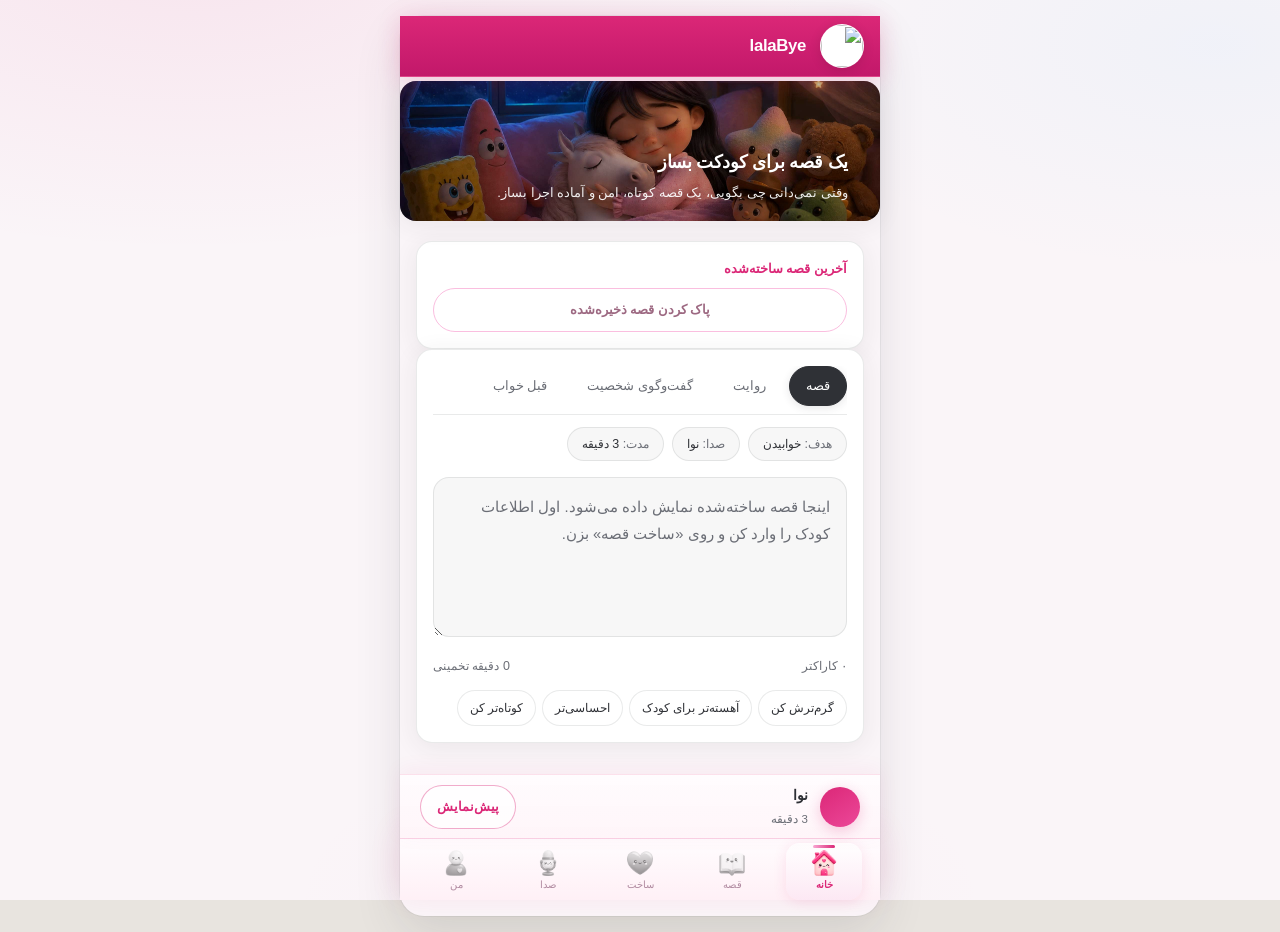
==== frontend/index.html @ 16f1674e "update images" ====
<!DOCTYPE html>
<html lang="fa" dir="rtl">
<head>
  <meta charset="UTF-8">
  <meta name="viewport" content="width=device-width, initial-scale=1.0, viewport-fit=cover">
  <meta name="mobile-web-app-capable" content="yes">
  <meta name="apple-mobile-web-app-capable" content="yes">
  <meta name="apple-mobile-web-app-status-bar-style" content="default">
  <meta name="description" content="lalaBye — ساخت قصه کوتاه و امن برای والدین">
  <meta name="theme-color" content="#FAF5F8">
  <title>lalaBye | Bedtime Stories</title>
  <link rel="icon" href="images/logo-loginpage.png" type="image/png">
  <link rel="stylesheet" href="css/fonts.css">
  <link rel="stylesheet" href="css/icons.css">
  <link rel="stylesheet" href="css/style.css">
  <script src="js/config.js"></script>
  <script src="js/voicePlayer.js"></script>
  <script src="js/auth.js"></script>
  <script>
    if (!window.StorytellingAuth.requireAuth()) { /* redirect */ }
  </script>
</head>
<body class="app-shell" data-mobile-tab="home">
  <div class="app-bg app-bg--headspace" aria-hidden="true"></div>

  <!-- Header -->
  <header class="header" id="app-header">
    <div class="header__inner container">
      <div class="header__brand">
        <div class="logo" aria-hidden="true">
          <img class="logo__img" src="images/logo-loginpage.png" alt="" width="44" height="44">
        </div>
        <div class="header__titles">
          <div class="header__title-row">
            <h1 class="header__title brand-name"><span class="brand-name__lala">lala</span><span class="brand-name__bye">Bye</span></h1>
            <span class="header__badge">Bedtime Stories</span>
          </div>
          <p class="header__subtitle">قصه بساز، بخوان</p>
        </div>
      </div>
      <div class="header__actions">
        <button type="button" class="btn btn--ghost btn--icon header__history-btn" id="btn-header-history" aria-label="تاریخچه">
          <span class="app-icon app-icon--md" data-icon="clock"></span>
        </button>
        <nav class="header__nav header__nav--desktop" aria-label="ناوبری اصلی">
          <button type="button" class="btn btn--ghost" id="btn-new-project">پروژه جدید</button>
          <button type="button" class="btn btn--ghost" id="btn-history">تاریخچه</button>
          <button type="button" class="btn btn--ghost" id="btn-settings">تنظیمات</button>
        </nav>
      </div>
    </div>
  </header>

  <!-- Story Hero -->
  <section class="story-hero container" id="story-hero" aria-label="تصویر قصه">
    <div class="story-hero__art" aria-hidden="true"></div>
    <div class="story-hero__content">
      <h2 class="story-hero__title" id="hero-title">یک قصه برای کودکت بساز</h2>
      <p class="story-hero__subtitle" id="hero-subtitle">وقتی نمی‌دانی چی بگویی، یک قصه کوتاه، امن و آماده اجرا بساز.</p>
    </div>
  </section>

  <main class="main container">
    <!-- Left Panel -->
    <aside class="panel panel--left" aria-label="تنظیمات قصه و کتابخانه صدا">
      <!-- Story Setup -->
      <section class="card glass card--story-setup" aria-labelledby="setup-heading">
        <div class="card__header">
          <h2 id="setup-heading" class="card__title">تنظیم قصه</h2>
          <p class="card__subtitle">وقتی نمی‌دانی چی بگویی، یک قصه کوتاه، امن و آماده اجرا بساز.</p>
        </div>
        <form class="story-form" id="story-form" novalidate>
          <div class="form-group">
            <label for="childName">نام کودک</label>
            <input type="text" id="childName" name="childName" placeholder="مثلاً ستاره" autocomplete="off">
          </div>
          <div class="form-row">
            <div class="form-group">
              <label for="age">سن کودک</label>
              <select id="age" name="age" required>
                <option value="">انتخاب کن</option>
                <option value="0">۰ سال</option>
                <option value="1">۱ سال</option>
                <option value="2">۲ سال</option>
                <option value="3">۳ سال</option>
                <option value="4" selected>۴ سال</option>
                <option value="5">۵ سال</option>
                <option value="6">۶ سال</option>
                <option value="7">۷ سال</option>
              </select>
            </div>
            <div class="form-group">
              <label for="durationMinutes">مدت قصه</label>
              <select id="durationMinutes" name="durationMinutes" required>
                <option value="2">۲ دقیقه</option>
                <option value="3" selected>۳ دقیقه</option>
                <option value="5">۵ دقیقه</option>
              </select>
            </div>
          </div>
          <div class="form-group">
            <label for="interest">علاقه کودک</label>
            <input type="text" id="interest" name="interest" placeholder="مثلاً دایناسور، ماشین، گربه، فضا" required>
          </div>
          <div class="form-group">
            <label for="goal">هدف قصه</label>
            <select id="goal" name="goal" required>
              <option value="sleep">خوابیدن</option>
              <option value="food">غذا خوردن</option>
              <option value="cleanup">جمع کردن اسباب‌بازی</option>
              <option value="calm">آرام شدن</option>
              <option value="waiting">سرگرمی هنگام انتظار</option>
              <option value="screen-free">کمتر کردن موبایل</option>
              <option value="brushing">مسواک</option>
              <option value="bath">حمام</option>
              <option value="dressing">لباس پوشیدن</option>
            </select>
          </div>
          <div class="goal-chips" id="goal-chips" aria-label="انتخاب سریع هدف"></div>
          <div class="form-group">
            <label for="mood">حال کودک</label>
            <select id="mood" name="mood" required>
              <option value="calm">آرام</option>
              <option value="angry">عصبانی</option>
              <option value="restless" selected>بی‌قرار</option>
              <option value="sleepy">خواب‌آلود</option>
              <option value="bored">بی‌حوصله</option>
              <option value="sad">ناراحت</option>
              <option value="excited">هیجان‌زده</option>
            </select>
          </div>
          <div class="form-group">
            <label for="extraContext">توضیح کوتاه برای بهتر شدن قصه</label>
            <textarea id="extraContext" name="extraContext" rows="3" placeholder="مثلاً امشب خیلی خسته است یا در ماشین بی‌قرار شده."></textarea>
          </div>
          <p class="safety-note">
            این ابزار جایگزین مشاوره تخصصی کودک، پزشکی یا روانشناسی نیست؛ فقط یک پیشنهاد عمومی و کم‌ریسک برای والد ارائه می‌دهد.
          </p>
          <label class="checkbox-label">
            <input type="checkbox" id="safety-checkbox" name="safety">
            <span>می‌دانم که این قصه فقط پیشنهاد عمومی است و جایگزین نظر متخصص نیست.</span>
          </label>
          <div class="form-error" id="form-error" hidden role="alert"></div>
        </form>
      </section>

      <!-- Voice Library -->
      <section class="card glass card--voice-lib" aria-labelledby="voice-lib-heading">
        <div class="card__header">
          <h2 id="voice-lib-heading" class="card__title">کتابخانه صدا</h2>
          <p class="card__subtitle" id="voice-lib-subtitle">در حال دریافت منبع صدا...</p>
        </div>
        <div class="voice-search-wrap">
          <input type="search" id="voice-search" class="voice-search" placeholder="جستجوی صدا..." aria-label="جستجوی صدا">
        </div>
        <div class="voice-library" id="voice-library" role="list"></div>
      </section>
    </aside>

    <!-- Center Panel -->
    <section class="panel panel--center" aria-label="ویرایشگر و نتیجه قصه">
      <div class="last-story-banner card glass" id="last-story-section" hidden>
        <span class="last-story-banner__label">آخرین قصه ساخته‌شده</span>
        <button type="button" class="btn btn--ghost btn--sm" id="btn-clear-saved">پاک کردن قصه ذخیره‌شده</button>
      </div>

      <div class="card glass center-card">
        <div class="mode-tabs" role="tablist" aria-label="حالت‌های قصه">
          <button type="button" class="mode-tab mode-tab--active" data-tab="story" role="tab">قصه</button>
          <button type="button" class="mode-tab" data-tab="narration" role="tab">روایت</button>
          <button type="button" class="mode-tab" data-tab="dialogue" role="tab">گفت‌وگوی شخصیت</button>
          <button type="button" class="mode-tab" data-tab="bedtime" role="tab">قبل خواب</button>
        </div>

        <div class="center-meta">
          <div class="meta-chip"><span class="meta-chip__label">هدف:</span> <span id="summary-goal">—</span></div>
          <div class="meta-chip"><span class="meta-chip__label">صدا:</span> <span id="summary-voice">—</span></div>
          <div class="meta-chip"><span class="meta-chip__label">مدت:</span> <span id="summary-duration">—</span></div>
        </div>

        <div id="center-empty">
          <div class="editor-wrap">
            <label for="story-preview" class="sr-only">پیش‌نمایش قصه</label>
            <textarea id="story-preview" class="story-preview" readonly placeholder="اینجا قصه ساخته‌شده نمایش داده می‌شود. اول اطلاعات کودک را وارد کن و روی «ساخت قصه» بزن."></textarea>
          </div>
          <div class="editor-stats">
            <span id="char-count">۰ کاراکتر</span>
            <span id="read-duration">۰ دقیقه تخمینی</span>
          </div>
          <div class="helper-chips" aria-label="پیشنهادهای ویرایش">
            <button type="button" class="helper-chip chip">گرم‌ترش کن</button>
            <button type="button" class="helper-chip chip">آهسته‌تر برای کودک</button>
            <button type="button" class="helper-chip chip">احساسی‌تر</button>
            <button type="button" class="helper-chip chip">کوتاه‌تر کن</button>
          </div>
        </div>

        <article class="story-result" id="story-result" hidden>
          <div class="story-cover card" id="story-cover">
            <div class="story-cover__art" aria-hidden="true"></div>
            <div class="story-cover__info">
              <span class="provider-badge" id="meta-provider">—</span>
              <h2 class="story-result__title" id="story-title">—</h2>
              <div class="story-meta">
                <span><strong>شناسه:</strong> <span id="meta-story-id">—</span></span>
                <span><strong>مدت:</strong> <span id="meta-duration">—</span></span>
                <span><strong>سن:</strong> <span id="meta-age">—</span></span>
              </div>
            </div>
          </div>

          <div class="story-section">
            <h3>جمله شروع برای والد</h3>
            <p id="story-parent-intro" class="story-block">—</p>
          </div>
          <div class="story-section story-section--highlight">
            <h3>متن قصه</h3>
            <p id="story-text" class="story-block story-block--main">—</p>
          </div>
          <div class="story-section" id="story-interactions-section" hidden>
            <h3>لحظه‌های تعاملی</h3>
            <ul id="story-interactions" class="story-list"></ul>
          </div>
          <div class="story-section">
            <h3>حرکت آرام‌سازی</h3>
            <p id="story-calming" class="story-block">—</p>
          </div>
          <div class="story-section">
            <h3>سؤال آخر</h3>
            <p id="story-question" class="story-block">—</p>
          </div>
          <div class="story-section story-section--safety">
            <h3>نکته ایمنی</h3>
            <p id="story-safety" class="story-block">—</p>
          </div>

          <div id="audio-player-wrap" class="audio-player-wrap" hidden></div>
        </article>
      </div>
    </section>

    <!-- Right Panel -->
    <aside class="panel panel--right" id="settings-panel" aria-label="تنظیمات صدا">
      <section class="card glass">
        <div class="card__header">
          <h2 class="card__title">تنظیمات صدا</h2>
          <p class="card__subtitle" id="voice-settings-subtitle">در حال دریافت منبع صدا...</p>
          <p class="voice-mode-status" id="voice-mode-status" hidden></p>
        </div>

        <div class="sliders">
          <div class="slider-group">
            <div class="slider-label">
              <label for="slider-speed">سرعت</label>
              <span class="slider-value" id="val-speed">0.85</span>
            </div>
            <input type="range" id="slider-speed" min="0.5" max="1.5" step="0.05" value="0.85">
          </div>
          <div class="slider-group">
            <div class="slider-label">
              <label for="slider-pitch">زیر و بمی</label>
              <span class="slider-value" id="val-pitch">0.90</span>
            </div>
            <input type="range" id="slider-pitch" min="0.5" max="1.5" step="0.05" value="0.9">
          </div>
          <div class="slider-group">
            <div class="slider-label">
              <label for="slider-emotion">احساس</label>
              <span class="slider-value" id="val-emotion">0.40</span>
            </div>
            <input type="range" id="slider-emotion" min="0" max="1" step="0.05" value="0.4">
          </div>
          <div class="slider-group">
            <div class="slider-label">
              <label for="slider-clarity">وضوح</label>
              <span class="slider-value" id="val-clarity">0.90</span>
            </div>
            <input type="range" id="slider-clarity" min="0.5" max="1.5" step="0.05" value="0.9">
          </div>
        </div>

        <div class="presets" aria-label="پیش‌تنظیم‌های صدا">
          <button type="button" class="preset-btn preset-btn--active" data-preset="calm">آرام</button>
          <button type="button" class="preset-btn" data-preset="dramatic">نمایشی</button>
          <button type="button" class="preset-btn" data-preset="playful">بازیگوش</button>
          <button type="button" class="preset-btn" data-preset="bedtime">قبل خواب</button>
        </div>

        <div class="advanced-section">
          <button type="button" class="advanced-toggle" id="advanced-toggle" aria-expanded="false" aria-controls="advanced-body">
            تنظیمات پیشرفته
            <span class="advanced-toggle__icon app-icon app-icon--sm" data-icon="chevronDown"></span>
          </button>
          <div class="advanced-body" id="advanced-body" hidden>
            <div class="slider-group">
              <div class="slider-label">
                <label for="adv-pauseBetweenSentences">مکث بین جمله‌ها</label>
                <span class="slider-value">ثانیه</span>
              </div>
              <input type="range" id="adv-pauseBetweenSentences" min="0" max="2" step="0.1" value="0.5">
            </div>
            <div class="slider-group">
              <div class="slider-label">
                <label for="adv-emphasisLevel">میزان تاکید</label>
              </div>
              <input type="range" id="adv-emphasisLevel" min="0" max="1" step="0.05" value="0.6">
            </div>
            <label class="toggle-label">
              <input type="checkbox" id="adv-backgroundAmbience">
              <span>صدای پس‌زمینه آرام</span>
            </label>
            <label class="toggle-label">
              <input type="checkbox" id="adv-autoNormalize" checked>
              <span>تنظیم خودکار بلندی صدا</span>
            </label>
          </div>
        </div>
      </section>

      <section class="card glass safety-card">
        <h3 class="card__title card__title--sm">ایمنی و حریم خصوصی</h3>
        <p>قصه‌ها برای لحظات روزمره والدین طراحی شده‌اند. اطلاعات کودک فقط برای ساخت همان قصه استفاده می‌شود.</p>
        <ul class="safety-list">
          <li>بدون تشخیص پزشکی یا روانشناسی</li>
          <li>محتوای مناسب سن ۰ تا ۷ سال</li>
          <li>قابل استفاده آفلاین پس از ساخت صوت</li>
        </ul>
      </section>
    </aside>

    <!-- Mobile Profile Tab -->
    <aside class="panel panel--profile" id="mobile-profile-panel" aria-label="پروفایل و تنظیمات">
      <section class="mobile-profile-hero card glass">
        <div class="mobile-profile-hero__avatars">
          <div class="mobile-profile-hero__child" id="mobile-profile-child" hidden>
            <span class="avatar-ring avatar-ring--sm">
              <img id="mobile-child-avatar-img" src="" alt="" class="avatar-ring__img child-avatar child-avatar--sm">
            </span>
          </div>
        </div>
        <div>
          <h2 class="mobile-profile-hero__name" id="mobile-profile-name">کودک</h2>
          <p class="mobile-profile-hero__tagline" id="mobile-profile-child-label">مدیریت قصه‌ها و حساب کاربری</p>
        </div>
      </section>

      <section class="card glass profile-avatar-card" id="profile-avatar-card" aria-label="آواتار فرزند">
        <h3 class="card__title card__title--sm">آواتار فرزند</h3>
        <p class="profile-avatar-card__hint">برای تغییر آواتار، یکی از گزینه‌ها را انتخاب کن.</p>
        <div class="gender-picker gender-picker--compact" role="radiogroup" aria-label="تغییر آواتار فرزند">
          <label class="gender-card gender-card--compact">
            <input type="radio" name="profileChildGender" value="boy">
            <span class="gender-card__inner">
              <span class="avatar-ring avatar-ring--sm">
                <img src="images/boy.png" alt="" class="avatar-ring__img" width="64" height="64">
              </span>
            </span>
          </label>
          <label class="gender-card gender-card--compact">
            <input type="radio" name="profileChildGender" value="girl">
            <span class="gender-card__inner">
              <span class="avatar-ring avatar-ring--sm">
                <img src="images/girl.png" alt="" class="avatar-ring__img" width="64" height="64">
              </span>
            </span>
          </label>
        </div>
      </section>

      <nav class="mobile-menu card glass" aria-label="منوی پروفایل">
        <button type="button" class="mobile-menu__item" id="mobile-btn-history">
          <span class="mobile-menu__icon app-icon app-icon--md" data-icon="history"></span>
          <span class="mobile-menu__label">تاریخچه قصه‌ها</span>
          <span class="mobile-menu__chevron app-icon app-icon--sm" data-icon="chevronLeft"></span>
        </button>
        <button type="button" class="mobile-menu__item" id="mobile-btn-new">
          <span class="mobile-menu__icon app-icon app-icon--md" data-icon="plus"></span>
          <span class="mobile-menu__label">پروژه جدید</span>
          <span class="mobile-menu__chevron app-icon app-icon--sm" data-icon="chevronLeft"></span>
        </button>
        <button type="button" class="mobile-menu__item" data-mobile-tab-link="voice">
          <span class="mobile-menu__icon app-icon app-icon--md" data-icon="mic"></span>
          <span class="mobile-menu__label">تنظیمات صدا</span>
          <span class="mobile-menu__chevron app-icon app-icon--sm" data-icon="chevronLeft"></span>
        </button>
        <button type="button" class="mobile-menu__item" data-mobile-tab-link="story">
          <span class="mobile-menu__icon app-icon app-icon--md" data-icon="book"></span>
          <span class="mobile-menu__label">ساخت قصه جدید</span>
          <span class="mobile-menu__chevron app-icon app-icon--sm" data-icon="chevronLeft"></span>
        </button>
        <button type="button" class="mobile-menu__item mobile-menu__item--danger" id="mobile-btn-logout">
          <span class="mobile-menu__icon app-icon app-icon--md" data-icon="logout"></span>
          <span class="mobile-menu__label">خروج از حساب</span>
          <span class="mobile-menu__chevron app-icon app-icon--sm" data-icon="chevronLeft"></span>
        </button>
      </nav>

      <section class="card glass safety-card">
        <h3 class="card__title card__title--sm">ایمنی و حریم خصوصی</h3>
        <p>قصه‌ها برای لحظات روزمره والدین طراحی شده‌اند. اطلاعات کودک فقط برای ساخت همان قصه استفاده می‌شود.</p>
        <ul class="safety-list">
          <li>بدون تشخیص پزشکی یا روانشناسی</li>
          <li>محتوای مناسب سن ۰ تا ۷ سال</li>
          <li>قابل استفاده آفلاین پس از ساخت صوت</li>
        </ul>
      </section>
    </aside>
  </main>

  <!-- Mobile Bottom Nav -->
  <nav class="bottom-nav" aria-label="ناوبری موبایل">
    <button type="button" class="bottom-nav__item bottom-nav__item--active" data-mobile-tab="home" aria-label="خانه">
      <span class="bottom-nav__icon">
        <img src="images/home.png" alt="" width="26" height="26" decoding="async">
      </span>
      <span class="bottom-nav__label">خانه</span>
    </button>
    <button type="button" class="bottom-nav__item" data-mobile-tab="story" aria-label="ساخت قصه">
      <span class="bottom-nav__icon">
        <img src="images/book.png" alt="" width="26" height="26" decoding="async">
      </span>
      <span class="bottom-nav__label">قصه</span>
    </button>
    <button type="button" class="bottom-nav__item" id="btn-nav-create" aria-label="ساخت">
      <span class="bottom-nav__icon">
        <img src="images/heart-plus.png" alt="" width="26" height="26" decoding="async">
      </span>
      <span class="bottom-nav__label">ساخت</span>
    </button>
    <button type="button" class="bottom-nav__item" data-mobile-tab="voice" aria-label="صداها">
      <span class="bottom-nav__icon">
        <img src="images/mic.png" alt="" width="26" height="26" decoding="async">
      </span>
      <span class="bottom-nav__label">صدا</span>
    </button>
    <button type="button" class="bottom-nav__item" data-mobile-tab="profile" aria-label="پروفایل">
      <span class="bottom-nav__icon">
        <img src="images/person.png" alt="" width="26" height="26" decoding="async">
      </span>
      <span class="bottom-nav__label">من</span>
    </button>
  </nav>

  <!-- Bottom Player -->
  <footer class="player-bar" id="player-bar">
    <div class="player-bar__inner container">
      <div class="player-bar__compact">
        <button type="button" class="player-bar__play" id="btn-mobile-play" aria-label="پخش">
          <span class="player-bar__play-icon app-icon app-icon--play" id="mobile-play-icon" data-icon="play"></span>
        </button>
        <div class="player-bar__meta">
          <strong id="player-voice-name-compact">راوی آرام</strong>
          <span class="player-duration" id="player-duration-compact">—</span>
        </div>
        <button type="button" class="btn btn--ghost btn--sm player-bar__preview-btn" id="btn-preview-compact" aria-label="پیش‌نمایش">پیش‌نمایش</button>
      </div>

      <div class="player-bar__desktop">
      <div class="player-info">
        <div class="player-voice">
          <span class="player-voice__label">صدای انتخاب‌شده</span>
          <strong id="player-voice-name">راوی آرام</strong>
        </div>
        <span class="player-duration" id="player-duration">—</span>
      </div>

      <div class="waveform" id="waveform" aria-hidden="true">
        <span></span><span></span><span></span><span></span><span></span>
        <span></span><span></span><span></span><span></span><span></span>
        <span></span><span></span><span></span><span></span><span></span>
        <span></span><span></span><span></span><span></span><span></span>
      </div>

      <div class="player-actions">
        <button type="button" class="btn btn--ghost btn--sm" id="btn-preview" aria-label="پیش‌نمایش صدا">پیش‌نمایش</button>
        <button type="button" class="btn btn--primary" id="btn-primary-action">
          <span id="btn-primary-label">ساخت قصه</span>
        </button>
        <button type="button" class="btn btn--ghost btn--sm" id="btn-regenerate-audio">ساخت دوباره صدا</button>
        <button type="button" class="btn btn--ghost btn--sm" id="btn-download" aria-label="دانلود فایل صوتی" hidden disabled>دانلود MP3</button>
      </div>
      </div>
    </div>
  </footer>

  <!-- History Drawer -->
  <div class="overlay" id="drawer-overlay" aria-hidden="true"></div>
  <aside class="drawer" id="history-drawer" aria-label="تاریخچه قصه‌ها" aria-hidden="true">
    <div class="drawer__header">
      <h2>تاریخچه قصه‌ها</h2>
      <button type="button" class="btn btn--ghost btn--icon" id="drawer-close" aria-label="بستن">
        <span class="app-icon app-icon--md" data-icon="close"></span>
      </button>
    </div>
    <div class="drawer__body">
      <p class="drawer-empty" id="history-empty">هنوز قصه‌ای ساخته نشده. اولین قصه را بساز تا اینجا نمایش داده شود.</p>
      <div class="history-list" id="history-list"></div>
    </div>
    <div class="drawer__footer">
      <button type="button" class="btn btn--danger btn--sm" id="btn-clear-history">پاک کردن تاریخچه</button>
    </div>
  </aside>

  <div class="toast-container" id="toast-container" aria-live="polite"></div>

  <script src="js/api.js"></script>
  <script src="js/icons.js"></script>
  <script src="js/app.js"></script>
</body>
</html>
---- frontend/css/style.css ----
/* ============================================
   lalaBye — Premium Bedtime Stories App
   ============================================ */

:root {
  /* Soft pink palette — light & vivid pink accents */
  --bg: #FAF5F8;
  --bg-soft: #FFF5F9;
  --surface: #FFFFFF;
  --surface-soft: #F7F2F5;
  --glass: rgba(255, 255, 255, 0.96);
  --glass-border: rgba(47, 49, 54, 0.1);
  --text: #2F3136;
  --muted: #6B6E76;
  --accent: #DB2777;
  --accent-2: #F9A8D4;
  --accent-dark: #FFFFFF;
  --accent-soft: #FFF0F6;
  --accent-glow: rgba(219, 39, 119, 0.22);
  --btn-primary: #2F3136;
  --btn-primary-hover: #1A1B1F;
  --btn-radius: 999px;
  --danger: #E5484D;
  --success: #30A46C;
  --radius-lg: 24px;
  --radius-md: 16px;
  --radius-sm: 12px;
  --shadow-soft: 0 4px 24px rgba(47, 49, 54, 0.08);
  --shadow-glow: 0 4px 20px rgba(219, 39, 119, 0.18);
  --header-h: 64px;
  --player-h: 80px;
  --bottom-nav-h: 64px;
  --transition: 0.25s cubic-bezier(0.4, 0, 0.2, 1);
  --font: Arad, sans-serif;
}

*, *::before, *::after {
  box-sizing: border-box;
  margin: 0;
  padding: 0;
}

html {
  scroll-behavior: smooth;
}

body {
  font-family: var(--font);
  background: var(--bg);
  color: var(--text);
  line-height: 1.65;
  min-height: 100vh;
  min-height: 100dvh;
  padding-bottom: calc(var(--player-h) + var(--bottom-nav-h) + 16px);
  overflow-x: hidden;
}

html.login-html {
  height: 100%;
  min-height: 100dvh;
  overflow-x: hidden;
  overflow-y: auto;
}

body.login-page {
  padding: 0;
  margin: 0;
  display: flex;
  flex-direction: column;
  align-items: center;
  justify-content: flex-start;
  min-height: 100dvh;
  height: auto;
  max-height: none;
  overflow-x: hidden;
  overflow-y: auto;
  overscroll-behavior-y: contain;
  -webkit-overflow-scrolling: touch;
  padding-top: max(12px, env(safe-area-inset-top));
  padding-bottom: max(20px, env(safe-area-inset-bottom));
  box-sizing: border-box;
}

body.drawer-open {
  overflow: hidden;
}

.app-bg {
  position: fixed;
  inset: 0;
  z-index: -1;
  background: var(--bg);
}

.app-bg--headspace {
  background:
    radial-gradient(ellipse 90% 60% at 15% -5%, rgba(219, 39, 119, 0.08), transparent 55%),
    radial-gradient(ellipse 70% 50% at 95% 5%, rgba(126, 200, 255, 0.08), transparent 50%),
    radial-gradient(ellipse 60% 40% at 50% 100%, rgba(249, 168, 212, 0.06), transparent 45%),
    var(--bg);
}

.stars {
  position: absolute;
  inset: 0;
  background-image:
    radial-gradient(1px 1px at 10% 15%, rgba(255,255,255,0.7), transparent),
    radial-gradient(1px 1px at 25% 8%, rgba(255,255,255,0.5), transparent),
    radial-gradient(1.5px 1.5px at 40% 22%, rgba(255,255,255,0.6), transparent),
    radial-gradient(1px 1px at 55% 12%, rgba(255,255,255,0.4), transparent),
    radial-gradient(1px 1px at 70% 18%, rgba(255,255,255,0.55), transparent),
    radial-gradient(1.5px 1.5px at 85% 10%, rgba(255,255,255,0.65), transparent),
    radial-gradient(1px 1px at 15% 35%, rgba(255,255,255,0.35), transparent),
    radial-gradient(1px 1px at 92% 40%, rgba(255,255,255,0.45), transparent);
  animation: twinkle 6s ease-in-out infinite alternate;
}

.clouds {
  position: absolute;
  bottom: 0;
  left: 0;
  right: 0;
  height: 120px;
  background:
    radial-gradient(ellipse 120px 40px at 15% 100%, rgba(61, 45, 107, 0.5), transparent),
    radial-gradient(ellipse 160px 50px at 45% 110%, rgba(42, 31, 78, 0.45), transparent),
    radial-gradient(ellipse 140px 45px at 75% 105%, rgba(61, 45, 107, 0.4), transparent);
  pointer-events: none;
}

@keyframes twinkle {
  0% { opacity: 0.7; }
  100% { opacity: 1; }
}

.container {
  width: 100%;
  max-width: 1280px;
  margin-inline: auto;
  padding-inline: 16px;
}

.sr-only {
  position: absolute;
  width: 1px;
  height: 1px;
  padding: 0;
  margin: -1px;
  overflow: hidden;
  clip: rect(0, 0, 0, 0);
  border: 0;
}

/* ---- Header ---- */
.header {
  position: sticky;
  top: 0;
  z-index: 100;
  height: var(--header-h);
  background: rgba(255, 255, 255, 0.92);
  backdrop-filter: blur(16px);
  -webkit-backdrop-filter: blur(16px);
  border-bottom: 1px solid var(--glass-border);
  box-shadow: 0 1px 0 rgba(45, 42, 38, 0.04);
}

.header__inner {
  display: flex;
  align-items: center;
  justify-content: space-between;
  height: 100%;
  gap: 16px;
}

.header__brand {
  display: flex;
  align-items: center;
  gap: 14px;
  min-width: 0;
}

.logo {
  flex-shrink: 0;
  width: 44px;
  height: 44px;
  border-radius: 50%;
  overflow: hidden;
  display: grid;
  place-items: center;
  background: #fff;
  border: 1.5px solid rgba(47, 49, 54, 0.08);
  box-shadow: var(--shadow-soft);
}

.logo__img {
  width: 100%;
  height: 100%;
  object-fit: cover;
  display: block;
}

.header__title-row {
  display: flex;
  align-items: center;
  gap: 10px;
  flex-wrap: wrap;
}

.header__title {
  font-size: 1.25rem;
  font-weight: 700;
  letter-spacing: -0.02em;
}

.header__badge {
  font-size: 0.65rem;
  text-transform: uppercase;
  letter-spacing: 0.08em;
  color: var(--accent);
  padding: 4px 10px;
  border-radius: 999px;
  border: none;
  background: rgba(255, 107, 44, 0.1);
  font-weight: 700;
}

.header__subtitle {
  font-size: 0.8rem;
  color: var(--muted);
  margin-top: 2px;
}

.header__nav {
  display: flex;
  gap: 6px;
  flex-shrink: 0;
}

/* ---- Main Layout ---- */
.main {
  display: grid;
  grid-template-columns: minmax(0, 280px) minmax(0, 1fr) minmax(0, 260px);
  gap: 20px;
  padding-top: 24px;
  padding-bottom: 24px;
  align-items: start;
}

.panel {
  display: flex;
  flex-direction: column;
  gap: 20px;
}

/* ---- Cards ---- */
.card {
  border-radius: var(--radius-lg);
  padding: 20px;
  border: 1px solid var(--glass-border);
}

.glass {
  background: var(--surface);
  box-shadow: var(--shadow-soft);
  border: 1px solid var(--glass-border);
}

.card__header {
  margin-bottom: 18px;
}

.card__title {
  font-size: 1.05rem;
  font-weight: 700;
  margin-bottom: 6px;
}

.card__title--sm {
  font-size: 0.95rem;
  margin-bottom: 10px;
}

.card__subtitle {
  font-size: 0.82rem;
  color: var(--muted);
  line-height: 1.5;
}

/* ---- Form ---- */
.story-form {
  display: flex;
  flex-direction: column;
  gap: 14px;
  scroll-margin-top: calc(var(--header-h) + 12px);
}

.form-row {
  display: grid;
  grid-template-columns: 1fr 1fr;
  gap: 12px;
}

.form-group {
  display: flex;
  flex-direction: column;
  gap: 6px;
}

.form-group label {
  font-size: 0.82rem;
  font-weight: 600;
  color: var(--muted);
}

.form-group input,
.form-group select,
.form-group textarea,
.voice-search {
  width: 100%;
  padding: 12px 14px;
  border-radius: var(--radius-md);
  border: 1px solid var(--glass-border);
  background: #FFFFFF;
  color: var(--text);
  font-family: inherit;
  font-size: 0.9rem;
  transition: border-color var(--transition), box-shadow var(--transition);
}

.form-group input:focus,
.form-group select:focus,
.form-group textarea:focus,
.voice-search:focus {
  outline: none;
  border-color: var(--accent);
  box-shadow: 0 0 0 3px var(--accent-glow);
}

.form-group select {
  -webkit-appearance: none;
  appearance: none;
  cursor: pointer;
  padding-inline-start: 14px;
  padding-inline-end: 42px;
  background-color: #FFFBFD;
  background-image: url("data:image/svg+xml,%3Csvg xmlns='http://www.w3.org/2000/svg' width='18' height='18' viewBox='0 0 24 24' fill='none' stroke='%23F472B6' stroke-width='2' stroke-linecap='round' stroke-linejoin='round'%3E%3Cpolyline points='6 9 12 15 18 9'/%3E%3C/svg%3E");
  background-repeat: no-repeat;
  background-position: left 14px center;
  background-size: 18px 18px;
  border: 1px solid rgba(219, 39, 119, 0.14);
  box-shadow: 0 1px 3px rgba(47, 49, 54, 0.04);
  transition:
    border-color var(--transition),
    box-shadow var(--transition),
    background-color var(--transition),
    transform 0.18s ease;
}

.form-group select:hover {
  border-color: rgba(219, 39, 119, 0.24);
  background-color: #FFF5F9;
  box-shadow: 0 2px 10px rgba(219, 39, 119, 0.07);
}

.form-group select:focus {
  background-color: #FFFFFF;
  border-color: rgba(219, 39, 119, 0.32);
  box-shadow:
    0 0 0 4px rgba(252, 231, 243, 0.9),
    0 2px 12px rgba(219, 39, 119, 0.08);
}

.form-group select:active {
  transform: scale(0.992);
}

.form-group select option {
  background: #FFFFFF;
  color: var(--text);
  padding: 10px 12px;
}

.form-group select option:checked {
  background: linear-gradient(0deg, #FFF0F6, #FFF0F6);
  color: var(--accent);
}

.form-group textarea {
  resize: vertical;
  min-height: 72px;
}

.safety-note {
  font-size: 0.78rem;
  color: var(--muted);
  padding: 12px 14px;
  border-radius: var(--radius-md);
  background: #FFF0F6;
  border: 1px solid rgba(255, 107, 44, 0.12);
  line-height: 1.55;
}

.checkbox-label {
  display: flex;
  align-items: flex-start;
  gap: 10px;
  font-size: 0.82rem;
  cursor: pointer;
  line-height: 1.5;
}

.checkbox-label input {
  margin-top: 4px;
  accent-color: var(--accent);
  width: 16px;
  height: 16px;
  flex-shrink: 0;
}

.form-error {
  padding: 10px 12px;
  border-radius: var(--radius-sm);
  background: #FEECEE;
  border: 1px solid rgba(229, 72, 77, 0.2);
  color: #C62D32;
  font-size: 0.85rem;
}

/* ---- Chips ---- */
.goal-chips,
.helper-chips {
  display: flex;
  flex-wrap: wrap;
  gap: 8px;
}

.chip {
  padding: 6px 14px;
  border-radius: 999px;
  border: 1px solid var(--glass-border);
  background: var(--glass);
  color: var(--text);
  font-family: inherit;
  font-size: 0.8rem;
  cursor: pointer;
  transition: all var(--transition);
}

.chip:hover {
  border-color: var(--btn-primary);
  background: var(--surface-soft);
}

.chip--active {
  border-color: var(--btn-primary);
  background: var(--btn-primary);
  color: #fff;
  box-shadow: 0 2px 8px rgba(47, 49, 54, 0.12);
}

.chip--pulse {
  animation: chipPulse 0.6s ease;
}

@keyframes chipPulse {
  0%, 100% { transform: scale(1); }
  50% { transform: scale(1.05); }
}

/* ---- Voice Library ---- */
.voice-search-wrap {
  margin-bottom: 14px;
}

.voice-library {
  display: flex;
  flex-direction: column;
  gap: 10px;
  max-height: 420px;
  overflow-y: auto;
  padding-inline-end: 4px;
  scroll-margin-top: calc(var(--header-h) + 12px);
}

.voice-library::-webkit-scrollbar {
  width: 4px;
}

.voice-library::-webkit-scrollbar-thumb {
  background: var(--glass-border);
  border-radius: 4px;
}

.voice-card {
  display: flex;
  align-items: flex-start;
  gap: 12px;
  padding: 14px;
  border-radius: var(--radius-md);
  border: 1px solid var(--glass-border);
  background: #FFFFFF;
  cursor: pointer;
  transition: all var(--transition);
  position: relative;
}

.voice-card:hover {
  border-color: var(--glass-border);
  transform: translateY(-1px);
}

.voice-card--selected {
  border-color: var(--accent);
  background: #FFF0F6;
  box-shadow: 0 4px 20px rgba(255, 107, 44, 0.12);
}

.voice-card--selected::before {
  content: "";
  position: absolute;
  inset-inline-start: 0;
  top: 12px;
  bottom: 12px;
  width: 3px;
  border-radius: 0 4px 4px 0;
  background: linear-gradient(180deg, var(--accent), var(--accent-2));
}

.voice-card__avatar {
  width: 40px;
  height: 40px;
  border-radius: 50%;
  flex-shrink: 0;
  display: grid;
  place-items: center;
  font-weight: 700;
  font-size: 0.9rem;
  background: hsl(var(--avatar-hue, 200), 45%, 35%);
  color: #fff;
  border: 2px solid hsl(var(--avatar-hue, 200), 50%, 42%);
  box-shadow: 0 0 0 1px rgba(255, 255, 255, 0.65);
}

.voice-card__body {
  flex: 1;
  min-width: 0;
}

.voice-card__header {
  display: flex;
  align-items: baseline;
  gap: 8px;
  flex-wrap: wrap;
}

.voice-card__name {
  font-size: 0.88rem;
  font-weight: 700;
}

.voice-card__en {
  font-size: 0.68rem;
  color: var(--muted);
  text-transform: uppercase;
  letter-spacing: 0.04em;
}

.voice-card__tags {
  display: flex;
  flex-wrap: wrap;
  gap: 4px;
  margin: 6px 0;
}

.tag {
  font-size: 0.62rem;
  padding: 2px 6px;
  border-radius: 4px;
  background: var(--glass);
  color: var(--muted);
  border: 1px solid var(--glass-border);
}

.voice-card__desc {
  font-size: 0.75rem;
  color: var(--muted);
  line-height: 1.45;
}

.voice-card .voice-card__preview.btn.btn--icon.btn--sm,
body.app-shell .voice-card .voice-card__preview.btn.btn--icon.btn--sm {
  flex: 0 0 36px;
  flex-shrink: 0;
  align-self: center;
  width: 36px;
  height: 36px;
  min-width: 36px;
  min-height: 36px;
  max-width: 36px;
  max-height: 36px;
  padding: 0;
  aspect-ratio: 1;
  border-radius: 50%;
  border: 2px solid var(--accent);
  background: #fff;
  color: var(--accent);
  box-shadow: none;
  box-sizing: border-box;
  line-height: 0;
}

.voice-card .voice-card__preview.btn.btn--icon.btn--sm:hover:not(:disabled),
.voice-card .voice-card__preview.btn.btn--ghost.btn--icon.btn--sm:hover:not(:disabled),
body.app-shell .voice-card .voice-card__preview.btn.btn--icon.btn--sm:hover:not(:disabled),
body.app-shell .voice-card .voice-card__preview.btn.btn--ghost.btn--icon.btn--sm:hover:not(:disabled) {
  color: var(--accent-2);
  border-color: var(--accent);
  background: #fff;
  transform: none;
}

.voice-card .voice-card__preview--active.btn.btn--icon.btn--sm,
body.app-shell .voice-card .voice-card__preview--active.btn.btn--icon.btn--sm {
  color: var(--accent);
  border-color: var(--accent);
  background: #fff;
  transform: scale(1.05);
}

/* ---- Center Panel ---- */
.last-story-banner {
  display: flex;
  align-items: center;
  justify-content: space-between;
  gap: 12px;
  padding: 12px 16px;
}

.last-story-banner__label {
  font-size: 0.82rem;
  color: var(--accent);
  font-weight: 600;
}

#btn-clear-saved {
  border-color: rgba(249, 168, 212, 0.75);
  color: #9D6982;
}

#btn-clear-saved:hover:not(:disabled) {
  border-color: rgba(219, 39, 119, 0.45);
  color: var(--accent);
  background: rgba(252, 231, 243, 0.45);
}

.center-card {
  min-height: 480px;
}

.mode-tabs {
  display: flex;
  gap: 6px;
  flex-wrap: wrap;
  margin-bottom: 16px;
  padding-bottom: 14px;
  border-bottom: 1px solid var(--glass-border);
}

.mode-tab {
  padding: 8px 16px;
  border-radius: var(--btn-radius);
  border: 1.5px solid transparent;
  background: transparent;
  color: var(--muted);
  font-family: inherit;
  font-size: 0.82rem;
  font-weight: 500;
  cursor: pointer;
  transition: all var(--transition);
}

.mode-tab:hover {
  color: var(--text);
  background: var(--surface-soft);
}

.mode-tab--active {
  color: #fff;
  background: var(--btn-primary);
  border-color: var(--btn-primary);
  box-shadow: 0 2px 8px rgba(47, 49, 54, 0.12);
}

.center-meta {
  display: flex;
  flex-wrap: wrap;
  gap: 8px;
  margin-bottom: 16px;
}

.meta-chip {
  font-size: 0.78rem;
  padding: 6px 14px;
  border-radius: 999px;
  background: #F7F7F7;
  border: 1px solid var(--glass-border);
  color: var(--text);
}

.meta-chip__label {
  color: var(--muted);
}

.editor-wrap {
  margin-bottom: 10px;
}

.story-preview {
  width: 100%;
  min-height: 220px;
  padding: 16px;
  border-radius: var(--radius-md);
  border: 1px solid var(--glass-border);
  background: #F7F7F7;
  color: var(--text);
  font-family: inherit;
  font-size: 0.95rem;
  line-height: 1.8;
  resize: vertical;
}

.story-preview::placeholder {
  color: var(--muted);
}

.editor-stats {
  display: flex;
  justify-content: space-between;
  font-size: 0.78rem;
  color: var(--muted);
  margin-bottom: 14px;
}

.helper-chips {
  margin-top: 8px;
}

/* ---- Story Result ---- */
.story-result__header {
  margin-bottom: 20px;
  padding-bottom: 16px;
  border-bottom: 1px solid var(--glass-border);
}

.provider-badge {
  display: inline-block;
  font-size: 0.7rem;
  padding: 4px 12px;
  border-radius: 999px;
  background: rgba(48, 164, 108, 0.12);
  color: var(--success);
  border: none;
  font-weight: 600;
  margin-bottom: 8px;
}

.story-result__title {
  font-size: 1.35rem;
  font-weight: 800;
  margin-bottom: 10px;
  color: var(--text);
  letter-spacing: -0.02em;
}

.story-meta {
  display: flex;
  flex-wrap: wrap;
  gap: 14px;
  font-size: 0.78rem;
  color: var(--muted);
}

.story-meta strong {
  color: var(--text);
  font-weight: 600;
}

.story-section {
  margin-bottom: 18px;
}

.story-section h3 {
  font-size: 0.82rem;
  font-weight: 700;
  color: var(--accent);
  margin-bottom: 8px;
  text-transform: none;
}

.story-section--highlight {
  padding: 16px;
  border-radius: var(--radius-md);
  background: #FFF0F6;
  border: 1px solid rgba(255, 107, 44, 0.1);
}

.story-section--safety {
  padding: 12px;
  border-radius: var(--radius-sm);
  background: #EDFDF4;
  border: 1px solid rgba(48, 164, 108, 0.15);
}

.story-block {
  font-size: 0.92rem;
  line-height: 1.85;
  color: var(--text);
}

.story-block--main {
  font-size: 1rem;
}

.story-list {
  list-style: none;
  display: flex;
  flex-direction: column;
  gap: 8px;
}

.story-list li {
  padding: 8px 12px;
  border-radius: var(--radius-sm);
  background: #F7F7F7;
  font-size: 0.88rem;
  position: relative;
  padding-inline-start: 24px;
}

.story-list li::before {
  content: "✦";
  position: absolute;
  inset-inline-start: 10px;
  color: var(--accent-2);
  font-size: 0.7rem;
}

.audio-player-wrap {
  margin-top: 20px;
}

.audio-player-card {
  padding: 18px 16px;
  border-radius: var(--radius-lg);
  background: linear-gradient(165deg, #FFFBFD 0%, #FFF5F9 45%, #FCE7F3 100%);
  border: 1px solid rgba(219, 39, 119, 0.12);
  box-shadow: 0 10px 32px rgba(219, 39, 119, 0.07);
}

.audio-player-card__title {
  margin: 0 0 12px;
  font-size: 0.9rem;
  font-weight: 700;
  color: var(--accent);
  letter-spacing: -0.01em;
}

.audio-download-bar {
  display: flex;
  flex-wrap: wrap;
  align-items: center;
  justify-content: space-between;
  gap: 12px;
  margin-top: 14px;
  padding: 14px 16px;
  border-radius: calc(var(--radius-md) + 2px);
  background: rgba(255, 255, 255, 0.62);
  border: 1px solid rgba(219, 39, 119, 0.14);
  box-shadow: inset 0 1px 0 rgba(255, 255, 255, 0.85);
  backdrop-filter: blur(6px);
}

.audio-download-bar__label {
  flex: 1;
  min-width: 180px;
  font-size: 0.82rem;
  color: #9D6982;
  line-height: 1.6;
}

.audio-download-bar .btn {
  display: inline-flex;
  align-items: center;
  gap: 6px;
  background: linear-gradient(135deg, var(--accent), #EC4899);
  border-color: transparent;
  color: #fff;
  border-radius: 999px;
  box-shadow: 0 4px 16px rgba(219, 39, 119, 0.22);
  font-weight: 600;
}

.audio-download-bar .btn:hover:not(:disabled) {
  background: linear-gradient(135deg, #BE185D, var(--accent));
  border-color: transparent;
  box-shadow: 0 6px 20px rgba(219, 39, 119, 0.28);
}

.native-audio {
  width: 100%;
  height: 46px;
  border-radius: 999px;
  background: rgba(255, 255, 255, 0.78);
  border: 1px solid rgba(219, 39, 119, 0.1);
  box-shadow: inset 0 1px 3px rgba(219, 39, 119, 0.05);
}

.native-audio::-webkit-media-controls-panel {
  background: transparent;
}

.sample-audio-player {
  display: flex;
  flex-wrap: wrap;
  align-items: center;
  justify-content: space-between;
  gap: 12px;
  padding: 14px 16px;
  border-radius: var(--radius-lg);
  background: linear-gradient(165deg, #FFFBFD 0%, #FFF0F6 100%);
  border: 1px solid rgba(219, 39, 119, 0.14);
  box-shadow: 0 8px 24px rgba(219, 39, 119, 0.06);
}

.sample-audio-player__label {
  flex: 1;
  min-width: 200px;
  font-size: 0.82rem;
  color: var(--muted);
  line-height: 1.55;
}

/* ---- Sliders ---- */
.sliders {
  display: flex;
  flex-direction: column;
  gap: 18px;
  margin-bottom: 18px;
}

.slider-group {
  display: flex;
  flex-direction: column;
  gap: 8px;
}

.slider-label {
  display: flex;
  justify-content: space-between;
  align-items: center;
  font-size: 0.82rem;
}

.slider-label label {
  font-weight: 600;
  color: var(--muted);
}

.slider-value {
  font-variant-numeric: tabular-nums;
  color: var(--accent);
  font-size: 0.78rem;
}

input[type="range"] {
  -webkit-appearance: none;
  appearance: none;
  width: 100%;
  height: 6px;
  border-radius: 999px;
  background: #E8E8E8;
  outline: none;
  cursor: pointer;
}

input[type="range"]::-webkit-slider-thumb {
  -webkit-appearance: none;
  width: 18px;
  height: 18px;
  border-radius: 50%;
  background: linear-gradient(135deg, var(--accent), var(--accent-2));
  box-shadow: 0 2px 8px var(--accent-glow);
  transition: transform var(--transition);
}

input[type="range"]::-webkit-slider-thumb:hover {
  transform: scale(1.15);
}

input[type="range"]::-moz-range-thumb {
  width: 18px;
  height: 18px;
  border: none;
  border-radius: 50%;
  background: linear-gradient(135deg, var(--accent), var(--accent-2));
  box-shadow: 0 2px 8px var(--accent-glow);
}

input[type="range"]:focus-visible {
  box-shadow: 0 0 0 3px var(--accent-glow);
}

.presets {
  display: flex;
  flex-wrap: wrap;
  gap: 8px;
  margin-bottom: 16px;
}

.preset-btn {
  padding: 8px 14px;
  border-radius: 999px;
  border: 1px solid var(--glass-border);
  background: #fff;
  color: var(--text);
  font-family: inherit;
  font-size: 0.8rem;
  cursor: pointer;
  transition: all var(--transition);
}

.preset-btn:hover {
  border-color: var(--accent-2);
}

.preset-btn--active {
  border-color: var(--accent);
  background: var(--accent);
  color: #fff;
}

.advanced-section {
  border-top: 1px solid var(--glass-border);
  padding-top: 14px;
}

.advanced-toggle {
  width: 100%;
  display: flex;
  align-items: center;
  justify-content: space-between;
  padding: 10px 0;
  background: none;
  border: none;
  color: var(--muted);
  font-family: inherit;
  font-size: 0.85rem;
  cursor: pointer;
  transition: color var(--transition);
}

.advanced-toggle:hover {
  color: var(--text);
}

.advanced-toggle__icon {
  flex-shrink: 0;
}

.advanced-toggle[aria-expanded="true"] .advanced-toggle__icon {
  transform: none;
}

.advanced-body {
  display: flex;
  flex-direction: column;
  gap: 14px;
  padding-top: 10px;
}

.toggle-label {
  display: flex;
  align-items: center;
  gap: 10px;
  font-size: 0.82rem;
  cursor: pointer;
}

.toggle-label input {
  accent-color: var(--accent);
  width: 16px;
  height: 16px;
}

.voice-mode-status {
  font-size: 0.75rem;
  color: var(--success);
  margin-top: 6px;
}

.safety-card p {
  font-size: 0.82rem;
  color: var(--muted);
  margin-bottom: 12px;
}

.safety-list {
  list-style: none;
  font-size: 0.78rem;
  color: var(--muted);
}

.safety-list li {
  padding: 6px 0;
  padding-inline-start: 16px;
  position: relative;
}

.safety-list li::before {
  content: "•";
  position: absolute;
  inset-inline-start: 0;
  color: var(--accent);
}

/* ---- Buttons ---- */
.btn {
  display: inline-flex;
  align-items: center;
  justify-content: center;
  gap: 6px;
  padding: 12px 24px;
  border-radius: var(--btn-radius);
  border: 1.5px solid transparent;
  font-family: inherit;
  font-size: 0.875rem;
  font-weight: 600;
  cursor: pointer;
  transition: background 0.2s ease, color 0.2s ease, border-color 0.2s ease, box-shadow 0.2s ease, transform 0.15s ease;
  white-space: nowrap;
  min-height: 44px;
}

.btn:active:not(:disabled) {
  transform: scale(0.98);
}

.btn:disabled {
  opacity: 0.45;
  cursor: not-allowed;
}

.btn:focus-visible {
  outline: 2px solid var(--accent);
  outline-offset: 2px;
}

.btn--primary {
  background: var(--btn-primary);
  color: #fff;
  border-color: var(--btn-primary);
  box-shadow: 0 2px 8px rgba(47, 49, 54, 0.12);
  font-weight: 600;
}

.btn--primary:hover:not(:disabled) {
  background: var(--btn-primary-hover);
  border-color: var(--btn-primary-hover);
  box-shadow: 0 4px 16px rgba(47, 49, 54, 0.18);
  transform: none;
  filter: none;
}

.btn--primary.btn--loading {
  animation: btnPulse 1.5s ease infinite;
}

@keyframes btnPulse {
  0%, 100% { opacity: 1; }
  50% { opacity: 0.75; }
}

.btn--secondary {
  background: #fff;
  border-color: var(--glass-border);
  color: var(--text);
}

.btn--secondary:hover:not(:disabled) {
  border-color: var(--text);
  background: var(--surface-soft);
}

.btn--ghost {
  background: transparent;
  border-color: var(--glass-border);
  color: var(--muted);
}

.btn--ghost:hover:not(:disabled) {
  color: var(--text);
  border-color: rgba(47, 49, 54, 0.2);
  background: var(--surface-soft);
}

.btn--danger {
  background: #FEECEE;
  border-color: rgba(229, 72, 77, 0.2);
  color: #C62D32;
}

.btn--sm {
  padding: 8px 16px;
  font-size: 0.8rem;
  min-height: 36px;
}

.btn--icon {
  padding: 8px;
  min-width: 36px;
}

/* ---- Player Bar ---- */
.player-bar {
  position: fixed;
  bottom: 0;
  inset-inline: 0;
  z-index: 90;
  height: var(--player-h);
  background: rgba(255, 255, 255, 0.96);
  backdrop-filter: blur(20px);
  -webkit-backdrop-filter: blur(20px);
  border-top: 1px solid var(--glass-border);
  box-shadow: 0 -4px 24px rgba(45, 42, 38, 0.06);
}

.player-bar__inner {
  display: flex;
  align-items: center;
  gap: 20px;
  height: 100%;
}

.player-info {
  display: flex;
  flex-direction: column;
  gap: 2px;
  min-width: 120px;
  flex-shrink: 0;
}

.player-voice__label {
  font-size: 0.68rem;
  color: var(--muted);
  text-transform: uppercase;
  letter-spacing: 0.05em;
}

.player-voice strong {
  font-size: 0.9rem;
  color: var(--accent);
}

.player-duration {
  font-size: 0.75rem;
  color: var(--muted);
}

.player-bar__preview-btn,
.player-actions #btn-preview {
  border-color: rgba(219, 39, 119, 0.38);
  color: var(--accent);
  background: rgba(255, 255, 255, 0.75);
}

.player-bar__preview-btn:hover:not(:disabled),
.player-actions #btn-preview:hover:not(:disabled) {
  border-color: var(--accent);
  color: #BE185D;
  background: rgba(252, 231, 243, 0.65);
}

/* Waveform */
.waveform {
  flex: 1;
  display: flex;
  align-items: center;
  justify-content: center;
  gap: 3px;
  height: 40px;
  min-width: 0;
  overflow: hidden;
}

.waveform span {
  display: block;
  width: 3px;
  height: 8px;
  border-radius: 2px;
  background: linear-gradient(180deg, var(--accent), var(--accent-2));
  opacity: 0.35;
  transition: height 0.15s ease;
}

.waveform--active span,
.waveform--loading span {
  animation: waveBar 0.8s ease-in-out infinite alternate;
  opacity: 0.7;
}

.waveform--loading span {
  opacity: 0.5;
}

.waveform span:nth-child(1) { animation-delay: 0s; }
.waveform span:nth-child(2) { animation-delay: 0.05s; }
.waveform span:nth-child(3) { animation-delay: 0.1s; }
.waveform span:nth-child(4) { animation-delay: 0.15s; }
.waveform span:nth-child(5) { animation-delay: 0.2s; }
.waveform span:nth-child(6) { animation-delay: 0.25s; }
.waveform span:nth-child(7) { animation-delay: 0.3s; }
.waveform span:nth-child(8) { animation-delay: 0.35s; }
.waveform span:nth-child(9) { animation-delay: 0.4s; }
.waveform span:nth-child(10) { animation-delay: 0.45s; }
.waveform span:nth-child(11) { animation-delay: 0.5s; }
.waveform span:nth-child(12) { animation-delay: 0.55s; }
.waveform span:nth-child(13) { animation-delay: 0.6s; }
.waveform span:nth-child(14) { animation-delay: 0.65s; }
.waveform span:nth-child(15) { animation-delay: 0.7s; }
.waveform span:nth-child(16) { animation-delay: 0.75s; }
.waveform span:nth-child(17) { animation-delay: 0.8s; }
.waveform span:nth-child(18) { animation-delay: 0.85s; }
.waveform span:nth-child(19) { animation-delay: 0.9s; }
.waveform span:nth-child(20) { animation-delay: 0.95s; }

@keyframes waveBar {
  0% { height: 6px; }
  100% { height: 32px; }
}

.player-actions {
  display: flex;
  align-items: center;
  gap: 8px;
  flex-shrink: 0;
}

/* ---- Drawer ---- */
.overlay {
  position: fixed;
  inset: 0;
  z-index: 200;
  background: rgba(0, 0, 0, 0.55);
  opacity: 0;
  visibility: hidden;
  pointer-events: none;
  transition: opacity var(--transition), visibility var(--transition);
}

.overlay--visible {
  opacity: 1;
  visibility: visible;
  pointer-events: auto;
}

.drawer {
  position: fixed;
  top: 0;
  left: 0;
  z-index: 210;
  width: min(400px, 92vw);
  height: 100%;
  background: #FFFFFF;
  border-right: 1px solid var(--glass-border);
  box-shadow: 8px 0 40px rgba(45, 42, 38, 0.12);
  display: flex;
  flex-direction: column;
  transform: translateX(-105%);
  visibility: hidden;
  pointer-events: none;
  transition: transform 0.35s cubic-bezier(0.4, 0, 0.2, 1),
              visibility 0.35s;
}

.drawer--open {
  transform: translateX(0);
  visibility: visible;
  pointer-events: auto;
}

.drawer__header {
  display: flex;
  align-items: center;
  justify-content: space-between;
  padding: 20px;
  border-bottom: 1px solid var(--glass-border);
}

.drawer__header h2 {
  font-size: 1.1rem;
}

#drawer-close.btn.btn--icon,
body.app-shell #drawer-close.btn.btn--icon {
  flex: 0 0 36px;
  width: 36px;
  height: 36px;
  min-width: 36px;
  min-height: 36px;
  max-width: 36px;
  max-height: 36px;
  padding: 0;
  aspect-ratio: 1;
  border-radius: 50%;
  box-sizing: border-box;
  line-height: 0;
}

.drawer__body {
  flex: 1;
  overflow-y: auto;
  padding: 16px 20px;
}

.drawer-empty {
  font-size: 0.88rem;
  color: var(--muted);
  text-align: center;
  padding: 40px 16px;
  line-height: 1.7;
}

.history-list {
  display: flex;
  flex-direction: column;
  gap: 12px;
}

.history-card {
  display: flex;
  align-items: center;
  justify-content: space-between;
  gap: 12px;
  padding: 14px;
  border-radius: var(--radius-md);
  background: var(--surface);
  border: 1px solid var(--glass-border);
  transition: border-color var(--transition);
}

.history-card:hover {
  border-color: var(--accent);
}

.history-card h4 {
  font-size: 0.9rem;
  margin-bottom: 4px;
}

.history-card__meta {
  font-size: 0.75rem;
  color: var(--muted);
}

.history-card__date {
  font-size: 0.7rem;
  color: var(--muted);
  display: block;
  margin-top: 4px;
}

.history-card__actions {
  display: flex;
  gap: 6px;
  flex-shrink: 0;
  align-items: center;
}

.history-card .history-play.btn.btn--icon.btn--sm,
body.app-shell .history-card .history-play.btn.btn--icon.btn--sm {
  flex: 0 0 36px;
  width: 36px;
  height: 36px;
  min-width: 36px;
  min-height: 36px;
  max-width: 36px;
  max-height: 36px;
  padding: 0;
  aspect-ratio: 1;
  border-radius: 50%;
  border: 2px solid var(--accent);
  background: #fff;
  color: var(--accent);
  box-sizing: border-box;
  line-height: 0;
  box-shadow: none;
}

.history-card .history-play.btn.btn--icon.btn--sm:hover:not(:disabled),
body.app-shell .history-card .history-play.btn.btn--icon.btn--sm:hover:not(:disabled) {
  color: var(--accent-2);
  border-color: var(--accent);
  background: #fff;
  transform: none;
}

.history-card .history-restore.btn,
body.app-shell .history-card .history-restore.btn {
  min-height: auto;
  padding: 6px 10px;
  border: none;
  background: transparent;
  box-shadow: none;
  color: var(--text);
  font-weight: 600;
}

.history-card .history-restore.btn:hover:not(:disabled),
body.app-shell .history-card .history-restore.btn:hover:not(:disabled) {
  border: none;
  background: transparent;
  color: var(--accent);
  transform: none;
}

.drawer__footer {
  padding: 16px 20px;
  border-top: 1px solid var(--glass-border);
}

/* ---- Toast ---- */
.toast-container {
  position: fixed;
  bottom: calc(var(--player-h) + 16px);
  inset-inline-start: 50%;
  transform: translateX(-50%);
  z-index: 300;
  display: flex;
  flex-direction: column;
  gap: 8px;
  pointer-events: none;
  width: min(420px, 92vw);
}

.toast {
  padding: 12px 18px;
  border-radius: var(--radius-md);
  font-size: 0.85rem;
  background: var(--surface);
  border: 1px solid var(--glass-border);
  box-shadow: var(--shadow-soft);
  opacity: 0;
  transform: translateY(12px);
  transition: all 0.3s ease;
  pointer-events: auto;
}

.toast--visible {
  opacity: 1;
  transform: translateY(0);
}

.toast--success {
  border-color: rgba(48, 164, 108, 0.25);
  background: #EDFDF4;
  color: #18794E;
}

.toast--error {
  border-color: rgba(229, 72, 77, 0.25);
  background: #FEECEE;
  color: #C62D32;
}

.toast--info {
  border-color: rgba(255, 107, 44, 0.25);
  background: #FFF0F6;
  color: #C44D00;
}

/* ---- Responsive: Tablet ---- */
@media (max-width: 1100px) {
  .main {
    grid-template-columns: minmax(0, 1fr) minmax(0, 1fr);
    grid-template-areas:
      "left center"
      "right right";
  }

  .panel--left { grid-area: left; }
  .panel--center { grid-area: center; }
  .panel--right {
    grid-area: right;
    flex-direction: row;
    flex-wrap: wrap;
  }

  .panel--right .card {
    flex: 1;
    min-width: min(280px, 100%);
  }

  .center-card {
    min-height: 360px;
  }
}

@media (max-width: 900px) {
  .main {
    grid-template-columns: 1fr;
    grid-template-areas: unset;
    gap: 16px;
  }

  .panel--left,
  .panel--center,
  .panel--right {
    grid-area: unset;
  }

  .panel--right {
    flex-direction: column;
  }

  .panel--right .card {
    min-width: 0;
  }
}

/* ---- App Shell: mobile-app layout on all viewports ---- */
html:has(body.app-shell) {
  background: #E8E4DF;
}

@media (min-width: 481px) {
  body.app-shell {
    margin-block: 16px;
    min-height: calc(100dvh - 32px);
    border-radius: 24px;
    overflow-x: hidden;
  }
}

body.app-shell {
  --header-h: 52px;
  --mobile-player-h: 64px;
  --bottom-nav-h: 62px;
  --app-frame-w: min(480px, 100vw);
  max-width: var(--app-frame-w);
  margin-inline: auto;
  min-height: 100dvh;
  padding-bottom: calc(var(--bottom-nav-h) + var(--mobile-player-h) + env(safe-area-inset-bottom, 0px) + 8px);
  box-shadow: 0 0 0 1px rgba(47, 49, 54, 0.06), 0 16px 48px rgba(47, 49, 54, 0.12);
}

body.app-shell .header {
  height: auto;
  padding-top: env(safe-area-inset-top, 0px);
  background: linear-gradient(180deg, #DB2777 0%, #C2186A 100%);
  border-bottom: 1px solid rgba(255, 255, 255, 0.14);
  box-shadow: 0 4px 22px rgba(219, 39, 119, 0.22);
  backdrop-filter: none;
  -webkit-backdrop-filter: none;
}

body.app-shell .header__inner {
  flex-direction: row;
  align-items: center;
  padding-block: 8px;
  height: auto;
  gap: 8px;
}

body.app-shell .header__brand {
  flex: 1;
  min-width: 0;
}

body.app-shell .header__titles {
  min-width: 0;
}

body.app-shell .header__title {
  font-size: 1.05rem;
  color: #ffffff;
}

body.app-shell .header__title .brand-name__lala,
body.app-shell .header__title .brand-name__bye {
  color: #ffffff;
}

body.app-shell .header__history-btn {
  display: inline-flex;
  color: #ffffff;
}

body.app-shell .header__history-btn:hover:not(:disabled),
body.app-shell .header__history-btn:focus-visible,
body.app-shell .header__history-btn.btn--ghost:hover:not(:disabled) {
  color: var(--accent-2);
  background: transparent;
}

body.app-shell .header__history-btn:active:not(:disabled) {
  color: #FBCFE8;
  background: transparent;
}

body.app-shell .logo {
  border-color: rgba(255, 255, 255, 0.35);
  box-shadow: 0 2px 12px rgba(0, 0, 0, 0.12);
}

body.app-shell .header__nav--desktop,
body.app-shell .header__subtitle,
body.app-shell .header__badge {
  display: none;
}

body.app-shell .profile-wrap .profile-menu {
  position: fixed;
  top: auto;
  bottom: calc(var(--bottom-nav-h) + var(--mobile-player-h) + 12px + env(safe-area-inset-bottom, 0px));
  inset-inline: max(16px, calc((100vw - var(--app-frame-w)) / 2 + 16px));
  min-width: 0;
  z-index: 95;
}

body.app-shell .story-hero,
body.app-shell .main > .panel {
  display: none !important;
}

body.app-shell[data-mobile-tab="home"] .story-hero,
body.app-shell[data-mobile-tab="home"] .panel--center {
  display: block !important;
  animation: mobileScreenIn 0.28s ease;
}

body.app-shell[data-mobile-tab="story"] .panel--left {
  display: flex !important;
  animation: mobileScreenIn 0.28s ease;
}

body.app-shell[data-mobile-tab="story"] .card--voice-lib {
  display: none !important;
}

body.app-shell[data-mobile-tab="voice"] .panel--left,
body.app-shell[data-mobile-tab="voice"] .panel--right {
  display: flex !important;
  animation: mobileScreenIn 0.28s ease;
}

body.app-shell[data-mobile-tab="voice"] .card--story-setup {
  display: none !important;
}

body.app-shell[data-mobile-tab="voice"] .panel--right .safety-card {
  display: none !important;
}

body.app-shell[data-mobile-tab="voice"] .voice-library {
  flex-direction: column;
  overflow-x: visible;
  overflow-y: visible;
  max-height: none;
  padding-bottom: 0;
}

body.app-shell[data-mobile-tab="voice"] .voice-card {
  min-width: 0;
  width: 100%;
}

body.app-shell[data-mobile-tab="profile"] .panel--profile {
  display: flex !important;
  animation: mobileScreenIn 0.28s ease;
}

body.app-shell .main {
  grid-template-columns: 1fr;
  gap: 12px;
  padding-top: 8px;
  padding-bottom: 12px;
}

body.app-shell .panel {
  gap: 12px;
}

body.app-shell .card {
  border-radius: var(--radius-md);
  padding: 16px;
}

body.app-shell .card__header {
  margin-bottom: 14px;
}

body.app-shell .form-group input,
body.app-shell .form-group select,
body.app-shell .form-group textarea,
body.app-shell .voice-search {
  min-height: 48px;
  font-size: 16px;
}

body.app-shell .form-row {
  grid-template-columns: 1fr 1fr;
  gap: 10px;
}

body.app-shell .center-card {
  min-height: 0;
}

body.app-shell .story-hero {
  min-height: 140px;
  margin-top: 4px;
  margin-bottom: 12px;
  border-radius: var(--radius-md);
}

body.app-shell .story-hero__content {
  padding: 18px 16px;
  min-height: 140px;
}

body.app-shell .story-hero__title {
  font-size: 1.12rem;
}

body.app-shell .story-hero__subtitle {
  font-size: 0.82rem;
  display: -webkit-box;
  -webkit-line-clamp: 2;
  -webkit-box-orient: vertical;
  overflow: hidden;
}

body.app-shell .story-preview {
  min-height: 160px;
  font-size: 0.92rem;
}

body.app-shell .last-story-banner {
  flex-direction: column;
  align-items: stretch;
  gap: 8px;
}

body.app-shell .last-story-banner .btn {
  width: 100%;
}

body.app-shell .story-cover {
  grid-template-columns: 1fr;
}

body.app-shell .story-cover__art {
  min-height: 100px;
}

body.app-shell .story-meta {
  flex-direction: column;
  gap: 4px;
}

body.app-shell .mode-tabs {
  overflow-x: auto;
  flex-wrap: nowrap;
  margin-bottom: 12px;
  padding-bottom: 8px;
  scrollbar-width: none;
  -webkit-overflow-scrolling: touch;
}

body.app-shell .mode-tabs::-webkit-scrollbar {
  display: none;
}

body.app-shell .mode-tab {
  flex-shrink: 0;
  min-height: 40px;
}

body.app-shell .helper-chips {
  gap: 6px;
}

body.app-shell .helper-chip {
  font-size: 0.75rem;
  padding: 8px 12px;
  min-height: 36px;
}

body.app-shell .presets {
  gap: 8px;
}

body.app-shell .preset-btn {
  flex: 1 1 calc(50% - 8px);
  min-height: 44px;
}

body.app-shell input[type="range"] {
  height: 8px;
}

body.app-shell input[type="range"]::-webkit-slider-thumb {
  width: 22px;
  height: 22px;
}

body.app-shell .player-bar {
  height: var(--mobile-player-h);
  bottom: var(--bottom-nav-h);
  padding: 0;
  padding-bottom: env(safe-area-inset-bottom, 0px);
  width: var(--app-frame-w);
  left: max(0px, calc((100vw - var(--app-frame-w)) / 2));
  right: auto;
  inset-inline: auto;
  background: linear-gradient(180deg, rgba(255, 252, 254, 0.97), rgba(255, 245, 249, 0.98));
  border-top: 1px solid rgba(219, 39, 119, 0.1);
  box-shadow: 0 -4px 20px rgba(219, 39, 119, 0.06);
}

body.app-shell .player-bar__inner {
  height: 100%;
  padding-block: 0;
}

body.app-shell .player-bar__compact {
  display: flex;
  align-items: center;
  gap: 12px;
  width: 100%;
  height: 100%;
  padding-inline: 4px;
}

body.app-shell .player-bar__desktop {
  display: none;
}

body.app-shell .player-bar__play {
  width: 40px;
  height: 40px;
  flex-shrink: 0;
  border: none;
  border-radius: 50%;
  background: linear-gradient(145deg, var(--accent), #EC4899);
  color: #fff;
  display: grid;
  place-items: center;
  cursor: pointer;
  box-shadow: 0 4px 14px rgba(219, 39, 119, 0.24);
  transition: transform 0.15s ease, box-shadow 0.2s ease, filter 0.2s ease;
  aspect-ratio: 1;
}

body.app-shell .player-bar__play:hover {
  color: #fff;
  filter: brightness(1.05);
  box-shadow: 0 6px 18px rgba(219, 39, 119, 0.3);
}

body.app-shell .player-bar__play-icon {
  margin-inline-start: 1px;
}

body.app-shell .player-bar__meta {
  flex: 1;
  min-width: 0;
  display: flex;
  flex-direction: column;
  gap: 2px;
}

body.app-shell .player-bar__meta strong {
  font-size: 0.88rem;
  color: var(--text);
  white-space: nowrap;
  overflow: hidden;
  text-overflow: ellipsis;
}

body.app-shell .player-bar__meta .player-duration {
  font-size: 0.72rem;
}

body.app-shell .player-bar__preview-btn {
  flex-shrink: 0;
  min-height: 40px;
}

body.app-shell .toast-container {
  bottom: calc(var(--bottom-nav-h) + var(--mobile-player-h) + env(safe-area-inset-bottom, 0px) + 12px);
  width: var(--app-frame-w);
  left: max(0px, calc((100vw - var(--app-frame-w)) / 2));
  right: auto;
  inset-inline: auto;
}

body.app-shell .bottom-nav {
  display: flex;
  bottom: 0;
  height: calc(var(--bottom-nav-h) + env(safe-area-inset-bottom, 0px));
  padding-bottom: env(safe-area-inset-bottom, 0px);
  box-shadow: 0 -8px 32px rgba(219, 39, 119, 0.12);
  width: var(--app-frame-w);
  left: max(0px, calc((100vw - var(--app-frame-w)) / 2));
  right: auto;
  inset-inline: auto;
}

body.app-shell .bottom-nav__item {
  min-height: 48px;
  font-size: 0.6rem;
}

body.app-shell .drawer {
  width: var(--app-frame-w);
  max-width: var(--app-frame-w);
  border-radius: var(--radius-lg) var(--radius-lg) 0 0;
  top: auto;
  bottom: 0;
  left: max(0px, calc((100vw - var(--app-frame-w)) / 2));
  right: auto;
  height: min(85dvh, 640px);
  transform: translateY(105%);
  border-right: none;
  border-top: 1px solid var(--glass-border);
  box-shadow: 0 -8px 40px rgba(45, 42, 38, 0.15);
}

body.app-shell .drawer--open {
  transform: translateY(0);
}

body.app-shell .btn {
  min-height: 44px;
}

body.app-shell .chip {
  min-height: 36px;
}

/* ---- Responsive: Mobile App ---- */
@media (max-width: 768px) {
  :root {
    --header-h: 52px;
    --mobile-player-h: 64px;
    --bottom-nav-h: 62px;
  }

  .header {
    height: auto;
    padding-top: env(safe-area-inset-top, 0px);
  }

  .header__inner {
    flex-direction: row;
    align-items: center;
    padding-block: 8px;
    height: auto;
    gap: 8px;
  }

  .header__brand {
    flex: 1;
    min-width: 0;
  }

  .header__titles {
    min-width: 0;
  }

  .header__title {
    font-size: 1.05rem;
  }

  .header__history-btn {
    display: inline-flex;
  }

  .header__nav--desktop,
  .header__subtitle,
  .header__badge {
    display: none;
  }

  .profile-wrap .profile-menu {
    position: fixed;
    top: auto;
    bottom: calc(var(--bottom-nav-h) + var(--mobile-player-h) + 12px + env(safe-area-inset-bottom, 0px));
    inset-inline: 16px;
    min-width: 0;
    z-index: 95;
  }

  /* Tab screens — hide all, show active */
  .story-hero,
  .main > .panel {
    display: none !important;
  }

  body[data-mobile-tab="home"] .story-hero,
  body[data-mobile-tab="home"] .panel--center {
    display: block !important;
    animation: mobileScreenIn 0.28s ease;
  }

  body[data-mobile-tab="story"] .panel--left {
    display: flex !important;
    animation: mobileScreenIn 0.28s ease;
  }

  body[data-mobile-tab="story"] .card--voice-lib {
    display: none !important;
  }

  body[data-mobile-tab="voice"] .panel--left,
  body[data-mobile-tab="voice"] .panel--right {
    display: flex !important;
    animation: mobileScreenIn 0.28s ease;
  }

  body[data-mobile-tab="voice"] .card--story-setup {
    display: none !important;
  }

  body[data-mobile-tab="voice"] .panel--right .safety-card {
    display: none !important;
  }

  body[data-mobile-tab="voice"] .voice-library {
    flex-direction: column;
    overflow-x: visible;
    overflow-y: visible;
    max-height: none;
    padding-bottom: 0;
  }

  body[data-mobile-tab="voice"] .voice-card {
    min-width: 0;
    width: 100%;
  }

  body[data-mobile-tab="profile"] .panel--profile {
    display: flex !important;
    animation: mobileScreenIn 0.28s ease;
  }

  .main {
    grid-template-columns: 1fr;
    gap: 12px;
    padding-top: 8px;
    padding-bottom: 12px;
  }

  .panel {
    gap: 12px;
  }

  .card {
    border-radius: var(--radius-md);
    padding: 16px;
  }

  .card__header {
    margin-bottom: 14px;
  }

  .form-group input,
  .form-group select,
  .form-group textarea,
  .voice-search {
    min-height: 48px;
    font-size: 16px;
  }

  .form-row {
    grid-template-columns: 1fr 1fr;
    gap: 10px;
  }

  .center-card {
    min-height: 0;
  }

  .story-hero {
    min-height: 140px;
    margin-top: 4px;
    margin-bottom: 12px;
    border-radius: var(--radius-md);
  }

  .story-hero__content {
    padding: 18px 16px;
    min-height: 140px;
  }

  .story-hero__title {
    font-size: 1.12rem;
  }

  .story-hero__subtitle {
    font-size: 0.82rem;
    display: -webkit-box;
    -webkit-line-clamp: 2;
    -webkit-box-orient: vertical;
    overflow: hidden;
  }

  .story-preview {
    min-height: 160px;
    font-size: 0.92rem;
  }

  .last-story-banner {
    flex-direction: column;
    align-items: stretch;
    gap: 8px;
  }

  .last-story-banner .btn {
    width: 100%;
  }

  .story-cover {
    grid-template-columns: 1fr;
  }

  .story-cover__art {
    min-height: 100px;
  }

  .story-meta {
    flex-direction: column;
    gap: 4px;
  }

  .mode-tabs {
    overflow-x: auto;
    flex-wrap: nowrap;
    margin-bottom: 12px;
    padding-bottom: 8px;
    scrollbar-width: none;
    -webkit-overflow-scrolling: touch;
  }

  .mode-tabs::-webkit-scrollbar {
    display: none;
  }

  .mode-tab {
    flex-shrink: 0;
    min-height: 40px;
  }

  .helper-chips {
    gap: 6px;
  }

  .helper-chip {
    font-size: 0.75rem;
    padding: 8px 12px;
    min-height: 36px;
  }

  .presets {
    gap: 8px;
  }

  .preset-btn {
    flex: 1 1 calc(50% - 8px);
    min-height: 44px;
  }

  input[type="range"] {
    height: 8px;
  }

  input[type="range"]::-webkit-slider-thumb {
    width: 22px;
    height: 22px;
  }

  /* Compact player */
  .player-bar {
    height: var(--mobile-player-h);
    bottom: var(--bottom-nav-h);
    padding: 0;
    padding-bottom: env(safe-area-inset-bottom, 0px);
    background: linear-gradient(180deg, rgba(255, 252, 254, 0.97), rgba(255, 245, 249, 0.98));
    border-top: 1px solid rgba(219, 39, 119, 0.1);
    box-shadow: 0 -4px 20px rgba(219, 39, 119, 0.06);
  }

  .player-bar__inner {
    height: 100%;
    padding-block: 0;
  }

  .player-bar__compact {
    display: flex;
    align-items: center;
    gap: 12px;
    width: 100%;
    height: 100%;
    padding-inline: 4px;
  }

  .player-bar__desktop {
    display: none;
  }

  .player-bar__play {
    width: 40px;
    height: 40px;
    flex-shrink: 0;
    border: none;
    border-radius: 50%;
    background: linear-gradient(145deg, var(--accent), #EC4899);
    color: #fff;
    display: grid;
    place-items: center;
    cursor: pointer;
    box-shadow: 0 4px 14px rgba(219, 39, 119, 0.24);
    transition: transform 0.15s ease, box-shadow 0.2s ease, filter 0.2s ease;
    aspect-ratio: 1;
  }

  .player-bar__play:hover {
    color: #fff;
    filter: brightness(1.05);
    box-shadow: 0 6px 18px rgba(219, 39, 119, 0.3);
  }

  .player-bar__play-icon {
    font-size: 0.85rem;
    margin-inline-start: 2px;
  }

  .player-bar__meta {
    flex: 1;
    min-width: 0;
    display: flex;
    flex-direction: column;
    gap: 2px;
  }

  .player-bar__meta strong {
    font-size: 0.88rem;
    color: var(--text);
    white-space: nowrap;
    overflow: hidden;
    text-overflow: ellipsis;
  }

  .player-bar__meta .player-duration {
    font-size: 0.72rem;
  }

  .player-bar__preview-btn {
    flex-shrink: 0;
    min-height: 40px;
  }

  body.app-shell {
    padding-bottom: calc(var(--bottom-nav-h) + var(--mobile-player-h) + env(safe-area-inset-bottom, 0px) + 8px);
  }

  .toast-container {
    bottom: calc(var(--bottom-nav-h) + var(--mobile-player-h) + env(safe-area-inset-bottom, 0px) + 12px);
  }

  /* Bottom nav */
  .bottom-nav {
    display: flex;
    bottom: 0;
    height: calc(var(--bottom-nav-h) + env(safe-area-inset-bottom, 0px));
    padding-bottom: env(safe-area-inset-bottom, 0px);
    box-shadow: 0 -8px 32px rgba(219, 39, 119, 0.12);
  }

  .bottom-nav__item {
    min-height: 48px;
    font-size: 0.6rem;
  }

  .drawer {
    width: 100vw;
    max-width: 100vw;
    border-radius: var(--radius-lg) var(--radius-lg) 0 0;
    top: auto;
    bottom: 0;
    left: 0;
    right: 0;
    height: min(85dvh, 640px);
    transform: translateY(105%);
    border-right: none;
    border-top: 1px solid var(--glass-border);
    box-shadow: 0 -8px 40px rgba(45, 42, 38, 0.15);
  }

  .drawer--open {
    transform: translateY(0);
  }

  .btn {
    min-height: 44px;
  }

  .chip {
    min-height: 36px;
  }
}


@media (max-width: 430px) {
  .container {
    padding-inline: 12px;
  }

  .form-row {
    grid-template-columns: 1fr;
  }

  .header__title {
    font-size: 0.95rem;
  }

  .logo {
    width: 36px;
    height: 36px;
  }

  .logo__img {
    width: 100%;
    height: 100%;
  }

  .story-result__title {
    font-size: 1.05rem;
  }

  .goal-chips .chip {
    font-size: 0.72rem;
    padding: 6px 10px;
  }

  .player-bar__preview-btn {
    padding-inline: 10px;
    font-size: 0.75rem;
  }
}

/* ============================================
   Bedtime App Components
   ============================================ */

.header__actions {
  display: flex;
  align-items: center;
  gap: 10px;
}

.profile-wrap {
  position: relative;
}

.user-avatar-btn {
  border: none;
  background: none;
  padding: 0;
  cursor: pointer;
  border-radius: 50%;
}

.user-avatar {
  width: 36px;
  height: 36px;
  border-radius: 50%;
  display: grid;
  place-items: center;
  font-weight: 700;
  font-size: 0.8rem;
  color: var(--accent);
  background: #FFF0F6;
  border: 1.5px solid var(--glass-border);
  transition: border-color var(--transition), transform var(--transition);
}

.user-avatar-btn:hover .user-avatar {
  transform: scale(1.04);
  border-color: rgba(255, 107, 44, 0.35);
}

.user-avatar__img {
  width: 100%;
  height: 100%;
  border-radius: 50%;
  object-fit: cover;
}

.profile-menu {
  position: absolute;
  top: calc(100% + 8px);
  inset-inline-end: 0;
  min-width: 180px;
  padding: 12px;
  border-radius: var(--radius-md);
  background: var(--surface);
  border: 1px solid var(--glass-border);
  box-shadow: var(--shadow-soft);
  z-index: 120;
}

.profile-menu__name {
  font-size: 0.85rem;
  font-weight: 700;
  padding-bottom: 8px;
  margin-bottom: 8px;
  border-bottom: 1px solid var(--glass-border);
}

.profile-menu__item {
  width: 100%;
  padding: 8px 10px;
  border: none;
  border-radius: var(--radius-sm);
  background: transparent;
  color: var(--text);
  font-family: inherit;
  font-size: 0.82rem;
  text-align: start;
  cursor: pointer;
}

.profile-menu__item:hover {
  background: #FFF0F6;
  color: var(--accent);
}

/* Story Hero */
.story-hero {
  position: relative;
  margin-top: 12px;
  margin-bottom: 20px;
  border-radius: var(--radius-lg);
  overflow: hidden;
  min-height: 200px;
  border: none;
  box-shadow: var(--shadow-soft);
  background: transparent;
  scroll-margin-top: calc(var(--header-h) + 12px);
}

.story-hero__art {
  position: absolute;
  inset: 0;
  background-image: url("../images/banner-background.jpg");
  background-size: cover;
  background-position: center;
  background-repeat: no-repeat;
}

.story-hero__art::after {
  content: "";
  position: absolute;
  inset: 0;
  background: rgba(0, 0, 0, 0.25);
  pointer-events: none;
}

.story-hero__content {
  position: relative;
  z-index: 1;
  padding: 28px 24px;
  background: transparent;
  min-height: 200px;
  display: flex;
  flex-direction: column;
  justify-content: flex-end;
}

.story-hero__badge {
  display: inline-flex;
  align-items: center;
  gap: 6px;
  font-size: 0.72rem;
  padding: 6px 14px;
  border-radius: 999px;
  background: rgba(255, 107, 44, 0.08);
  color: var(--accent);
  border: 1px solid rgba(255, 107, 44, 0.12);
  font-weight: 600;
  margin-bottom: 10px;
  width: fit-content;
}

.story-hero__title {
  font-size: 1.5rem;
  font-weight: 800;
  line-height: 1.3;
  margin-bottom: 8px;
  color: #ffffff;
  letter-spacing: -0.02em;
  text-shadow: 0 2px 14px rgba(0, 0, 0, 0.45);
}

.story-hero__subtitle {
  font-size: 0.92rem;
  color: rgba(255, 255, 255, 0.92);
  line-height: 1.6;
  max-width: 520px;
  text-shadow: 0 1px 10px rgba(0, 0, 0, 0.4);
}

.story-hero--has-story .story-hero__content {
  background: transparent;
}

.story-cover {
  display: grid;
  grid-template-columns: 100px 1fr;
  gap: 14px;
  padding: 14px;
  margin-bottom: 18px;
  border-radius: var(--radius-md);
  background: #FFF0F6;
  border: 1px solid rgba(255, 107, 44, 0.12);
  overflow: hidden;
}

.story-cover__art {
  border-radius: var(--radius-sm);
  min-height: 100px;
  background:
    radial-gradient(circle at 70% 25%, #EC4899 0%, transparent 50%),
    radial-gradient(circle at 30% 70%, #F9A8D4 0%, transparent 45%),
    linear-gradient(145deg, #FCE7F3, #FFF0F6);
}

.story-cover__info .story-result__title {
  font-size: 1.05rem;
  margin-bottom: 8px;
}

/* Bottom Nav — mobile app */
.bottom-nav {
  display: none;
  position: fixed;
  bottom: var(--player-h);
  inset-inline: 0;
  z-index: 85;
  height: var(--bottom-nav-h);
  background: linear-gradient(180deg, rgba(255, 252, 254, 0.98) 0%, rgba(255, 240, 246, 0.97) 100%);
  backdrop-filter: blur(18px);
  -webkit-backdrop-filter: blur(18px);
  border-top: 1px solid rgba(219, 39, 119, 0.14);
  box-shadow: 0 -6px 28px rgba(219, 39, 119, 0.1);
  padding: 4px 10px 0;
  align-items: stretch;
  justify-content: space-around;
}

.bottom-nav__item {
  flex: 1;
  display: flex;
  flex-direction: column;
  align-items: center;
  justify-content: center;
  gap: 3px;
  padding: 6px 4px 8px;
  border: none;
  background: none;
  color: #B08AA0;
  font-family: inherit;
  font-size: 0.62rem;
  font-weight: 500;
  cursor: pointer;
  transition: color 0.22s ease, background 0.22s ease, box-shadow 0.22s ease, transform 0.15s ease;
  max-width: 76px;
  border-radius: 14px;
  position: relative;
  -webkit-tap-highlight-color: transparent;
}

.bottom-nav__item:hover,
.bottom-nav__item:focus-visible {
  color: var(--accent);
  background: rgba(255, 255, 255, 0.55);
  outline: none;
}

.bottom-nav__item:hover .bottom-nav__icon img,
.bottom-nav__item:focus-visible .bottom-nav__icon img {
  filter: none;
  opacity: 1;
}

.bottom-nav__item:active {
  transform: scale(0.96);
}

.bottom-nav__item:active .bottom-nav__icon img {
  filter: none;
  opacity: 1;
}

.bottom-nav__item--active {
  color: var(--accent);
  font-weight: 700;
  background: linear-gradient(180deg, rgba(255, 255, 255, 0.92) 0%, rgba(252, 231, 243, 0.88) 100%);
  box-shadow: 0 2px 14px rgba(219, 39, 119, 0.12);
}

.bottom-nav__item--active::before {
  content: "";
  position: absolute;
  top: 2px;
  left: 50%;
  transform: translateX(-50%);
  width: 22px;
  height: 3px;
  border-radius: 999px;
  background: linear-gradient(90deg, var(--accent-2), var(--accent));
}

.bottom-nav__item--active .bottom-nav__icon img,
.bottom-nav__item--active .bottom-nav__label {
  color: var(--accent);
}

.bottom-nav__item--active .bottom-nav__icon img {
  filter: none;
  opacity: 1;
}

.bottom-nav__item--active:hover,
.bottom-nav__item--active:focus-visible {
  color: var(--accent);
  background: linear-gradient(180deg, rgba(255, 255, 255, 0.96) 0%, rgba(252, 231, 243, 0.92) 100%);
}

.bottom-nav__item--active:hover .bottom-nav__icon img,
.bottom-nav__item--active:focus-visible .bottom-nav__icon img {
  filter: none;
  opacity: 1;
}

.bottom-nav__icon {
  display: flex;
  align-items: center;
  justify-content: center;
  width: 26px;
  height: 26px;
  line-height: 0;
  flex-shrink: 0;
}

.bottom-nav__icon img {
  width: 26px;
  height: 26px;
  display: block;
  object-fit: contain;
  filter: grayscale(1) opacity(0.55);
  transition: filter 0.22s ease, opacity 0.22s ease, transform 0.15s ease;
}

.bottom-nav__label {
  line-height: 1.2;
}

.btn--full {
  width: 100%;
}

/* ---- Mobile App Dashboard (base) ---- */
.panel--profile {
  display: none;
}

.header__history-btn {
  display: none;
  border: none;
  background: transparent;
  color: var(--muted);
  box-shadow: none;
  min-width: 40px;
  min-height: 40px;
  padding: 8px;
}

.header__history-btn.btn--ghost {
  border: none;
  background: transparent;
}

.header__history-btn:hover:not(:disabled),
.header__history-btn:focus-visible,
.header__history-btn.btn--ghost:hover:not(:disabled) {
  border: none;
  background: transparent;
  color: var(--accent);
  box-shadow: none;
}

.header__history-btn:active:not(:disabled) {
  background: transparent;
  color: var(--accent);
  transform: none;
}

.player-bar__compact {
  display: none;
}

.player-bar__desktop {
  display: flex;
  align-items: center;
  gap: 20px;
  width: 100%;
  height: 100%;
}

.mobile-profile-hero {
  display: flex;
  align-items: center;
  gap: 16px;
  padding: 20px;
}

.mobile-profile-hero__name {
  font-size: 1.1rem;
  font-weight: 700;
  margin-bottom: 4px;
}

.mobile-profile-hero__tagline {
  font-size: 0.82rem;
  color: var(--muted);
}

.mobile-menu {
  padding: 8px;
  display: flex;
  flex-direction: column;
  gap: 4px;
}

.mobile-menu__item {
  display: flex;
  align-items: center;
  gap: 12px;
  width: 100%;
  min-height: 52px;
  padding: 12px 14px;
  border: none;
  border-radius: var(--radius-md);
  background: transparent;
  font-family: inherit;
  font-size: 0.9rem;
  color: var(--text);
  cursor: pointer;
  text-align: start;
  transition: background var(--transition);
}

.mobile-menu__item:hover,
.mobile-menu__item:focus-visible {
  background: transparent;
}

.mobile-menu__item:hover .mobile-menu__icon,
.mobile-menu__item:focus-visible .mobile-menu__icon {
  color: var(--accent);
}

.mobile-menu__item:active {
  background: transparent;
}

.mobile-menu__item:active .mobile-menu__icon {
  color: var(--accent-2);
}

.mobile-menu__icon {
  flex-shrink: 0;
}

.mobile-menu__label {
  flex: 1;
}

.mobile-menu__chevron {
  flex-shrink: 0;
}

.mobile-menu__item--danger {
  color: #C62D32;
}

@keyframes mobileScreenIn {
  from {
    opacity: 0;
    transform: translateY(10px);
  }
  to {
    opacity: 1;
    transform: translateY(0);
  }
}

html.onboarding-html {
  height: 100%;
  height: 100dvh;
  overflow: hidden;
  overscroll-behavior: none;
}

/* ---- Child Onboarding ---- */
body.onboarding-page {
  position: fixed;
  inset: 0;
  width: 100%;
  padding: 0;
  margin: 0;
  display: flex;
  align-items: center;
  justify-content: center;
  height: 100dvh;
  max-height: 100dvh;
  min-height: 0;
  overflow: hidden;
  overscroll-behavior: none;
  padding:
    max(12px, env(safe-area-inset-top))
    16px
    max(12px, env(safe-area-inset-bottom));
}

.onboarding-shell {
  width: min(480px, 100%);
  max-height: 100%;
  overflow: hidden;
  display: flex;
  flex-direction: column;
  flex-shrink: 1;
  min-height: 0;
}

.onboarding-logo {
  font-size: 1.35rem;
  margin-bottom: 12px;
}

.onboarding-welcome {
  font-size: 0.9rem;
  color: var(--muted);
  margin-bottom: 6px;
}

.onboarding-welcome strong {
  color: var(--text);
  font-weight: 700;
}

.onboarding-preview {
  display: flex;
  flex-direction: column;
  align-items: center;
  gap: 8px;
  margin-bottom: 16px;
}

.onboarding-preview .avatar-ring--lg {
  width: 92px;
  height: 92px;
}

.onboarding-preview .avatar-ring--lg .avatar-ring__img {
  width: 84px;
  height: 84px;
}

.onboarding-preview__label {
  font-size: 0.85rem;
  color: var(--muted);
  font-weight: 500;
}

/* Shared avatar ring */
.avatar-ring {
  border-radius: 50%;
  padding: 3px;
  background: #fff;
  border: 1.5px solid var(--glass-border);
  display: grid;
  place-items: center;
  box-shadow: var(--shadow-soft);
}

.avatar-ring--lg {
  width: 104px;
  height: 104px;
}

.avatar-ring--sm {
  width: 72px;
  height: 72px;
}

.avatar-ring__img {
  width: 100%;
  height: 100%;
  border-radius: 50%;
  object-fit: cover;
  background: #FFF0F6;
  display: block;
}

.avatar-ring--lg .avatar-ring__img {
  width: 96px;
  height: 96px;
}

.avatar-ring--sm .avatar-ring__img {
  width: 64px;
  height: 64px;
}

.onboarding-header {
  text-align: center;
  margin-bottom: 16px;
}

.onboarding-kicker {
  font-size: 0.78rem;
  font-weight: 700;
  color: var(--accent);
  margin-bottom: 8px;
}

.onboarding-title {
  font-size: clamp(1.2rem, 4.5vw, 1.5rem);
  font-weight: 800;
  margin-bottom: 6px;
  letter-spacing: normal;
}

.onboarding-subtitle {
  font-size: 0.85rem;
  color: var(--muted);
  line-height: 1.55;
}

.gender-picker {
  display: grid;
  grid-template-columns: 1fr 1fr;
  gap: 14px;
  margin-bottom: 20px;
}

.gender-card {
  cursor: pointer;
}

.gender-card input {
  position: absolute;
  opacity: 0;
  pointer-events: none;
}

.gender-card__inner {
  display: flex;
  flex-direction: column;
  align-items: center;
  gap: 10px;
  padding: 16px 12px;
  border-radius: var(--radius-lg);
  border: 1.5px solid var(--glass-border);
  background: var(--surface);
  transition: border-color var(--transition), background var(--transition);
}

.gender-card__label {
  font-size: 0.92rem;
  font-weight: 600;
}

.gender-card input:checked + .gender-card__inner {
  border-color: var(--accent);
  background: rgba(255, 107, 44, 0.04);
}

.gender-card input:checked + .gender-card__inner .avatar-ring {
  border-color: rgba(255, 107, 44, 0.35);
}

.gender-card input:focus-visible + .gender-card__inner {
  outline: 2px solid var(--accent);
  outline-offset: 2px;
}

.onboarding-error {
  padding: 12px 14px;
  margin-bottom: 14px;
  border-radius: var(--radius-md);
  background: #FEECEE;
  border: 1px solid rgba(229, 72, 77, 0.2);
  color: #C62D32;
  font-size: 0.85rem;
}

.onboarding-submit {
  min-height: 48px;
  font-size: 0.95rem;
}

body.onboarding-page .btn--primary {
  background: linear-gradient(135deg, var(--accent), #EC4899);
  border-color: transparent;
  color: #fff;
  box-shadow: 0 4px 16px rgba(219, 39, 119, 0.28);
}

body.onboarding-page .btn--primary:hover:not(:disabled) {
  background: linear-gradient(135deg, #BE185D, var(--accent));
  border-color: transparent;
  box-shadow: 0 6px 20px rgba(219, 39, 119, 0.32);
}

body.onboarding-page .btn--primary:disabled {
  background: linear-gradient(135deg, rgba(219, 39, 119, 0.45), rgba(236, 72, 153, 0.45));
  border-color: transparent;
  color: rgba(255, 255, 255, 0.85);
  box-shadow: none;
}

@media (max-height: 740px) {
  .onboarding-header {
    margin-bottom: 10px;
  }

  .onboarding-logo {
    font-size: 1.2rem;
    margin-bottom: 8px;
  }

  .onboarding-preview {
    gap: 6px;
    margin-bottom: 10px;
  }

  .onboarding-preview .avatar-ring--lg {
    width: 76px;
    height: 76px;
  }

  .onboarding-preview .avatar-ring--lg .avatar-ring__img {
    width: 68px;
    height: 68px;
  }

  .onboarding-title {
    font-size: 1.15rem;
    margin-bottom: 4px;
  }

  .onboarding-subtitle {
    font-size: 0.8rem;
    line-height: 1.45;
  }

  .onboarding-form .gender-picker {
    gap: 10px;
    margin-bottom: 10px;
  }

  .onboarding-form .gender-card__inner {
    padding: 10px 8px;
    gap: 6px;
  }

  .onboarding-name-group {
    margin-bottom: 10px;
  }

  .onboarding-name-group input {
    padding: 12px 14px;
  }

  .onboarding-submit {
    min-height: 44px;
    font-size: 0.9rem;
  }
}

@media (max-height: 620px) {
  .onboarding-subtitle {
    display: none;
  }

  .onboarding-preview {
    margin-bottom: 8px;
  }

  .onboarding-preview .avatar-ring--lg {
    width: 64px;
    height: 64px;
  }

  .onboarding-preview .avatar-ring--lg .avatar-ring__img {
    width: 56px;
    height: 56px;
  }
}

.onboarding-form .gender-picker {
  gap: 12px;
  margin-bottom: 14px;
}

.onboarding-form .gender-card__inner {
  padding: 12px 10px;
  gap: 8px;
}

.onboarding-name-group {
  margin-bottom: 14px;
}

.onboarding-name-group label {
  display: block;
  font-size: 0.88rem;
  font-weight: 500;
  margin-bottom: 8px;
  color: var(--text);
}

.onboarding-name-group input {
  width: 100%;
  padding: 14px 16px;
  border-radius: var(--radius-md);
  border: 1px solid rgba(45, 42, 38, 0.12);
  background: #fff;
  font-family: inherit;
  font-size: 1rem;
}

.onboarding-name-group input:focus {
  outline: none;
  border-color: var(--accent);
  box-shadow: 0 0 0 3px rgba(219, 39, 119, 0.15);
}

.profile-avatar-card {
  margin-bottom: 12px;
}

.profile-avatar-card__hint {
  font-size: 0.85rem;
  color: var(--muted);
  margin: 0 0 14px;
}

.gender-picker--compact {
  gap: 12px;
}

.gender-card--compact .gender-card__inner {
  padding: 10px;
  min-width: 0;
}

.gender-card--compact .gender-card__label {
  display: none;
}

.story-hero__top {
  display: flex;
  align-items: center;
  gap: 12px;
  flex-wrap: wrap;
  margin-bottom: 10px;
}

.story-hero__child {
  display: inline-flex;
  align-items: center;
  padding: 4px;
  border-radius: 999px;
  background: rgba(255, 255, 255, 0.92);
  border: 1px solid rgba(45, 42, 38, 0.08);
}

.child-avatar {
  width: 40px;
  height: 40px;
  border-radius: 50%;
  object-fit: cover;
  background: #FFF0F6;
  border: 1.5px solid rgba(45, 42, 38, 0.08);
  flex-shrink: 0;
}

.child-avatar--sm {
  width: 36px;
  height: 36px;
}

.mobile-profile-hero__avatars {
  display: flex;
  align-items: center;
  gap: 10px;
  flex-shrink: 0;
}

.mobile-profile-hero__child {
  flex-shrink: 0;
}

.mobile-profile-hero__child .child-avatar {
  border-color: rgba(45, 42, 38, 0.08);
}

@media (max-width: 430px) {
  .gender-picker {
    gap: 10px;
  }

  .gender-card__inner {
    padding: 14px 10px;
  }
}

/* ---- Reduced Motion ---- */
@media (prefers-reduced-motion: reduce) {
  *, *::before, *::after {
    animation-duration: 0.01ms !important;
    animation-iteration-count: 1 !important;
    transition-duration: 0.01ms !important;
  }

  html {
    scroll-behavior: auto;
  }

  .waveform span {
    animation: none !important;
  }
}
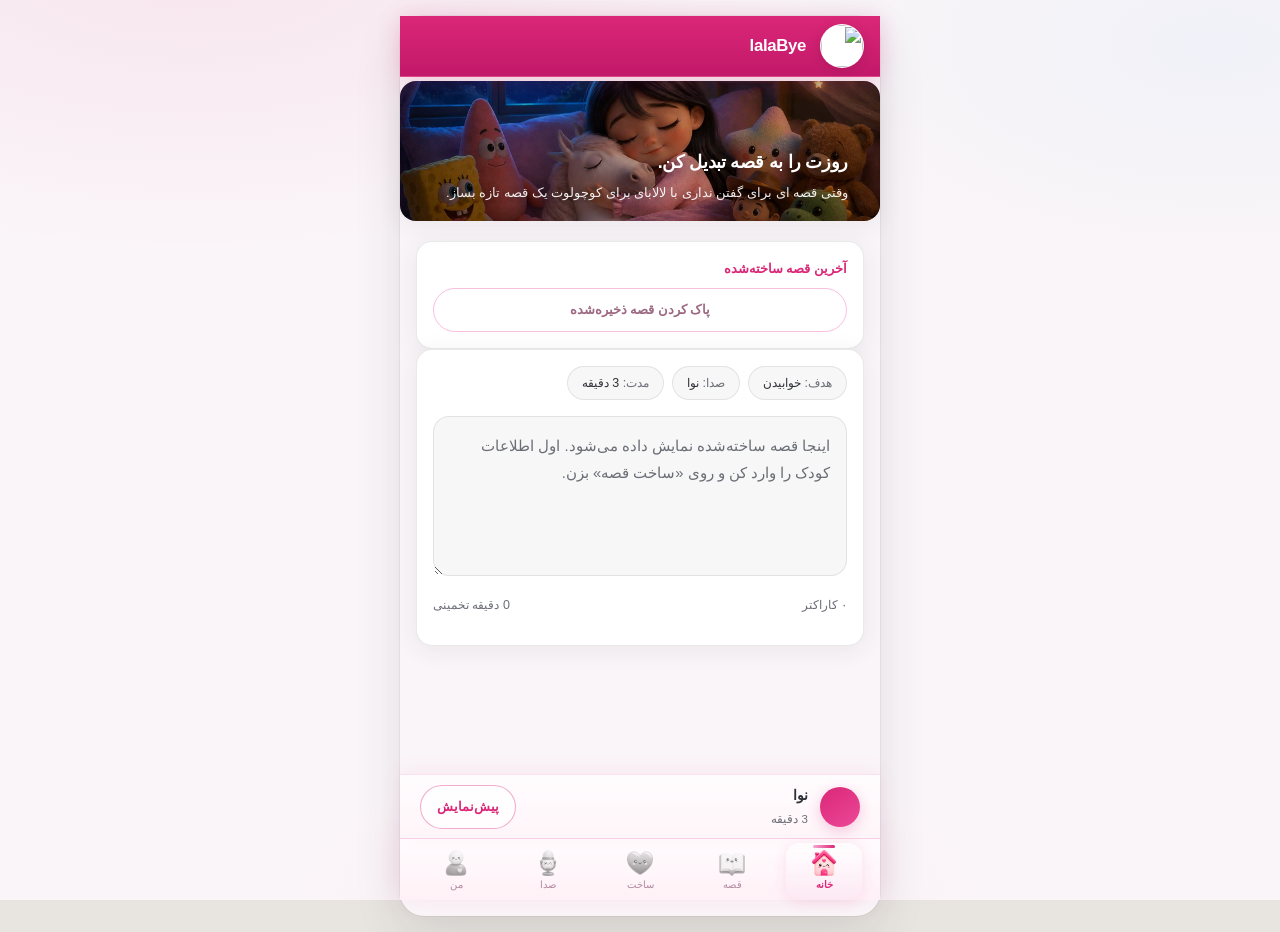
==== commit b5fb42a4: "update text" ====
--- a/frontend/index.html
+++ b/frontend/index.html
@@ -43,7 +43,6 @@
           <span class="app-icon app-icon--md" data-icon="clock"></span>
         </button>
         <nav class="header__nav header__nav--desktop" aria-label="ناوبری اصلی">
-          <button type="button" class="btn btn--ghost" id="btn-new-project">پروژه جدید</button>
           <button type="button" class="btn btn--ghost" id="btn-history">تاریخچه</button>
           <button type="button" class="btn btn--ghost" id="btn-settings">تنظیمات</button>
         </nav>
@@ -55,8 +54,8 @@
   <section class="story-hero container" id="story-hero" aria-label="تصویر قصه">
     <div class="story-hero__art" aria-hidden="true"></div>
     <div class="story-hero__content">
-      <h2 class="story-hero__title" id="hero-title">یک قصه برای کودکت بساز</h2>
-      <p class="story-hero__subtitle" id="hero-subtitle">وقتی نمی‌دانی چی بگویی، یک قصه کوتاه، امن و آماده اجرا بساز.</p>
+      <h2 class="story-hero__title" id="hero-title">روزت را به قصه تبدیل کن.</h2>
+      <p class="story-hero__subtitle" id="hero-subtitle">وقتی قصه ای برای گفتن نداری با لالابای برای کوچولوت یک قصه تازه بساز.</p>
     </div>
   </section>
 
@@ -67,7 +66,7 @@
       <section class="card glass card--story-setup" aria-labelledby="setup-heading">
         <div class="card__header">
           <h2 id="setup-heading" class="card__title">تنظیم قصه</h2>
-          <p class="card__subtitle">وقتی نمی‌دانی چی بگویی، یک قصه کوتاه، امن و آماده اجرا بساز.</p>
+          <p class="card__subtitle">وقتی قصه ای برای گفتن نداری با لالابای برای کوچولوت یک قصه تازه بساز.</p>
         </div>
         <form class="story-form" id="story-form" novalidate>
           <div class="form-group">
@@ -148,7 +147,7 @@
       <section class="card glass card--voice-lib" aria-labelledby="voice-lib-heading">
         <div class="card__header">
           <h2 id="voice-lib-heading" class="card__title">کتابخانه صدا</h2>
-          <p class="card__subtitle" id="voice-lib-subtitle">در حال دریافت منبع صدا...</p>
+          <p class="card__subtitle" id="voice-lib-subtitle">صدای مورد نظر را از بخش کتابخانه صدا انتخاب کنید.</p>
         </div>
         <div class="voice-search-wrap">
           <input type="search" id="voice-search" class="voice-search" placeholder="جستجوی صدا..." aria-label="جستجوی صدا">
@@ -165,13 +164,6 @@
       </div>
 
       <div class="card glass center-card">
-        <div class="mode-tabs" role="tablist" aria-label="حالت‌های قصه">
-          <button type="button" class="mode-tab mode-tab--active" data-tab="story" role="tab">قصه</button>
-          <button type="button" class="mode-tab" data-tab="narration" role="tab">روایت</button>
-          <button type="button" class="mode-tab" data-tab="dialogue" role="tab">گفت‌وگوی شخصیت</button>
-          <button type="button" class="mode-tab" data-tab="bedtime" role="tab">قبل خواب</button>
-        </div>
-
         <div class="center-meta">
           <div class="meta-chip"><span class="meta-chip__label">هدف:</span> <span id="summary-goal">—</span></div>
           <div class="meta-chip"><span class="meta-chip__label">صدا:</span> <span id="summary-voice">—</span></div>
@@ -186,12 +178,6 @@
           <div class="editor-stats">
             <span id="char-count">۰ کاراکتر</span>
             <span id="read-duration">۰ دقیقه تخمینی</span>
-          </div>
-          <div class="helper-chips" aria-label="پیشنهادهای ویرایش">
-            <button type="button" class="helper-chip chip">گرم‌ترش کن</button>
-            <button type="button" class="helper-chip chip">آهسته‌تر برای کودک</button>
-            <button type="button" class="helper-chip chip">احساسی‌تر</button>
-            <button type="button" class="helper-chip chip">کوتاه‌تر کن</button>
           </div>
         </div>
 
@@ -244,7 +230,7 @@
       <section class="card glass">
         <div class="card__header">
           <h2 class="card__title">تنظیمات صدا</h2>
-          <p class="card__subtitle" id="voice-settings-subtitle">در حال دریافت منبع صدا...</p>
+          <p class="card__subtitle" id="voice-settings-subtitle">صدای مورد نظر را از بخش کتابخانه صدا انتخاب کنید.</p>
           <p class="voice-mode-status" id="voice-mode-status" hidden></p>
         </div>
 
@@ -352,7 +338,7 @@
             <input type="radio" name="profileChildGender" value="boy">
             <span class="gender-card__inner">
               <span class="avatar-ring avatar-ring--sm">
-                <img src="images/boy.png" alt="" class="avatar-ring__img" width="64" height="64">
+                <img src="images/boy.jpg" alt="" class="avatar-ring__img" width="64" height="64">
               </span>
             </span>
           </label>
@@ -360,7 +346,7 @@
             <input type="radio" name="profileChildGender" value="girl">
             <span class="gender-card__inner">
               <span class="avatar-ring avatar-ring--sm">
-                <img src="images/girl.png" alt="" class="avatar-ring__img" width="64" height="64">
+                <img src="images/girl.jpg" alt="" class="avatar-ring__img" width="64" height="64">
               </span>
             </span>
           </label>
@@ -371,11 +357,6 @@
         <button type="button" class="mobile-menu__item" id="mobile-btn-history">
           <span class="mobile-menu__icon app-icon app-icon--md" data-icon="history"></span>
           <span class="mobile-menu__label">تاریخچه قصه‌ها</span>
-          <span class="mobile-menu__chevron app-icon app-icon--sm" data-icon="chevronLeft"></span>
-        </button>
-        <button type="button" class="mobile-menu__item" id="mobile-btn-new">
-          <span class="mobile-menu__icon app-icon app-icon--md" data-icon="plus"></span>
-          <span class="mobile-menu__label">پروژه جدید</span>
           <span class="mobile-menu__chevron app-icon app-icon--sm" data-icon="chevronLeft"></span>
         </button>
         <button type="button" class="mobile-menu__item" data-mobile-tab-link="voice">
@@ -405,6 +386,29 @@
         </ul>
       </section>
     </aside>
+
+    <!-- Create Panel (mobile) -->
+    <section class="create-panel" id="create-panel" aria-label="ساخت قصه" hidden>
+      <div class="create-panel__card" id="create-panel-card">
+        <div class="create-panel__state create-panel__state--empty" id="create-empty">
+          <span class="create-panel__icon" aria-hidden="true">
+            <img src="images/book.png" alt="" width="40" height="40" decoding="async">
+          </span>
+          <p class="create-panel__message">در بخش قصه تنظیمات قصه را تکمیل کن</p>
+          <button type="button" class="btn btn--ghost btn--sm" id="btn-go-story-settings">رفتن به بخش قصه</button>
+        </div>
+        <div class="create-panel__state create-panel__state--loading" id="create-loading" hidden>
+          <div class="create-panel__spinner" aria-hidden="true"></div>
+          <p class="create-panel__title">در حال آماده‌سازی قصه کودک شما</p>
+          <p class="create-panel__hint" id="create-loading-hint">لطفاً چند لحظه صبر کنید...</p>
+          <div class="create-progress" role="progressbar" aria-valuemin="0" aria-valuemax="100" aria-valuenow="0" id="create-progress">
+            <div class="create-progress__bar" id="create-progress-bar"></div>
+          </div>
+          <span class="create-progress__pct" id="create-progress-pct">۰٪</span>
+          <button type="button" class="btn btn--ghost btn--sm create-panel__cancel" id="btn-cancel-story">توقف ساخت</button>
+        </div>
+      </div>
+    </section>
   </main>
 
   <!-- Mobile Bottom Nav -->
